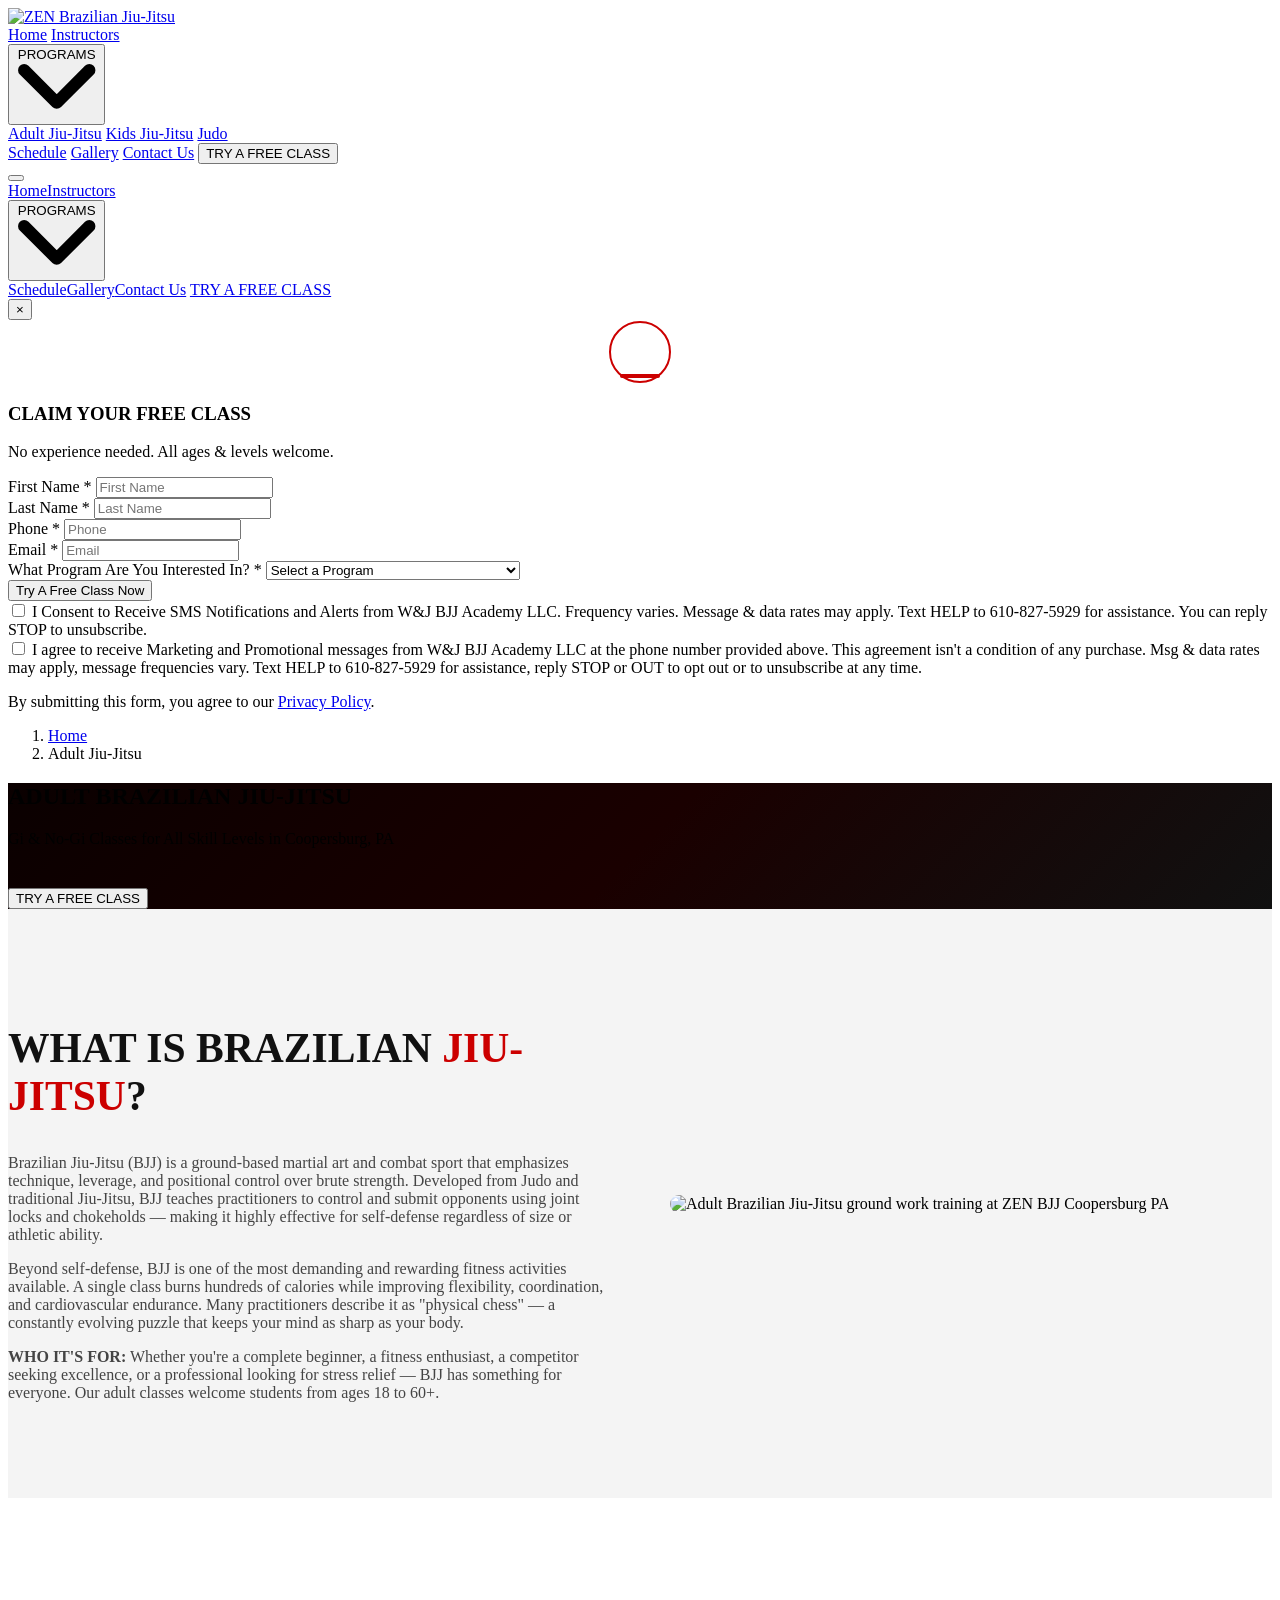
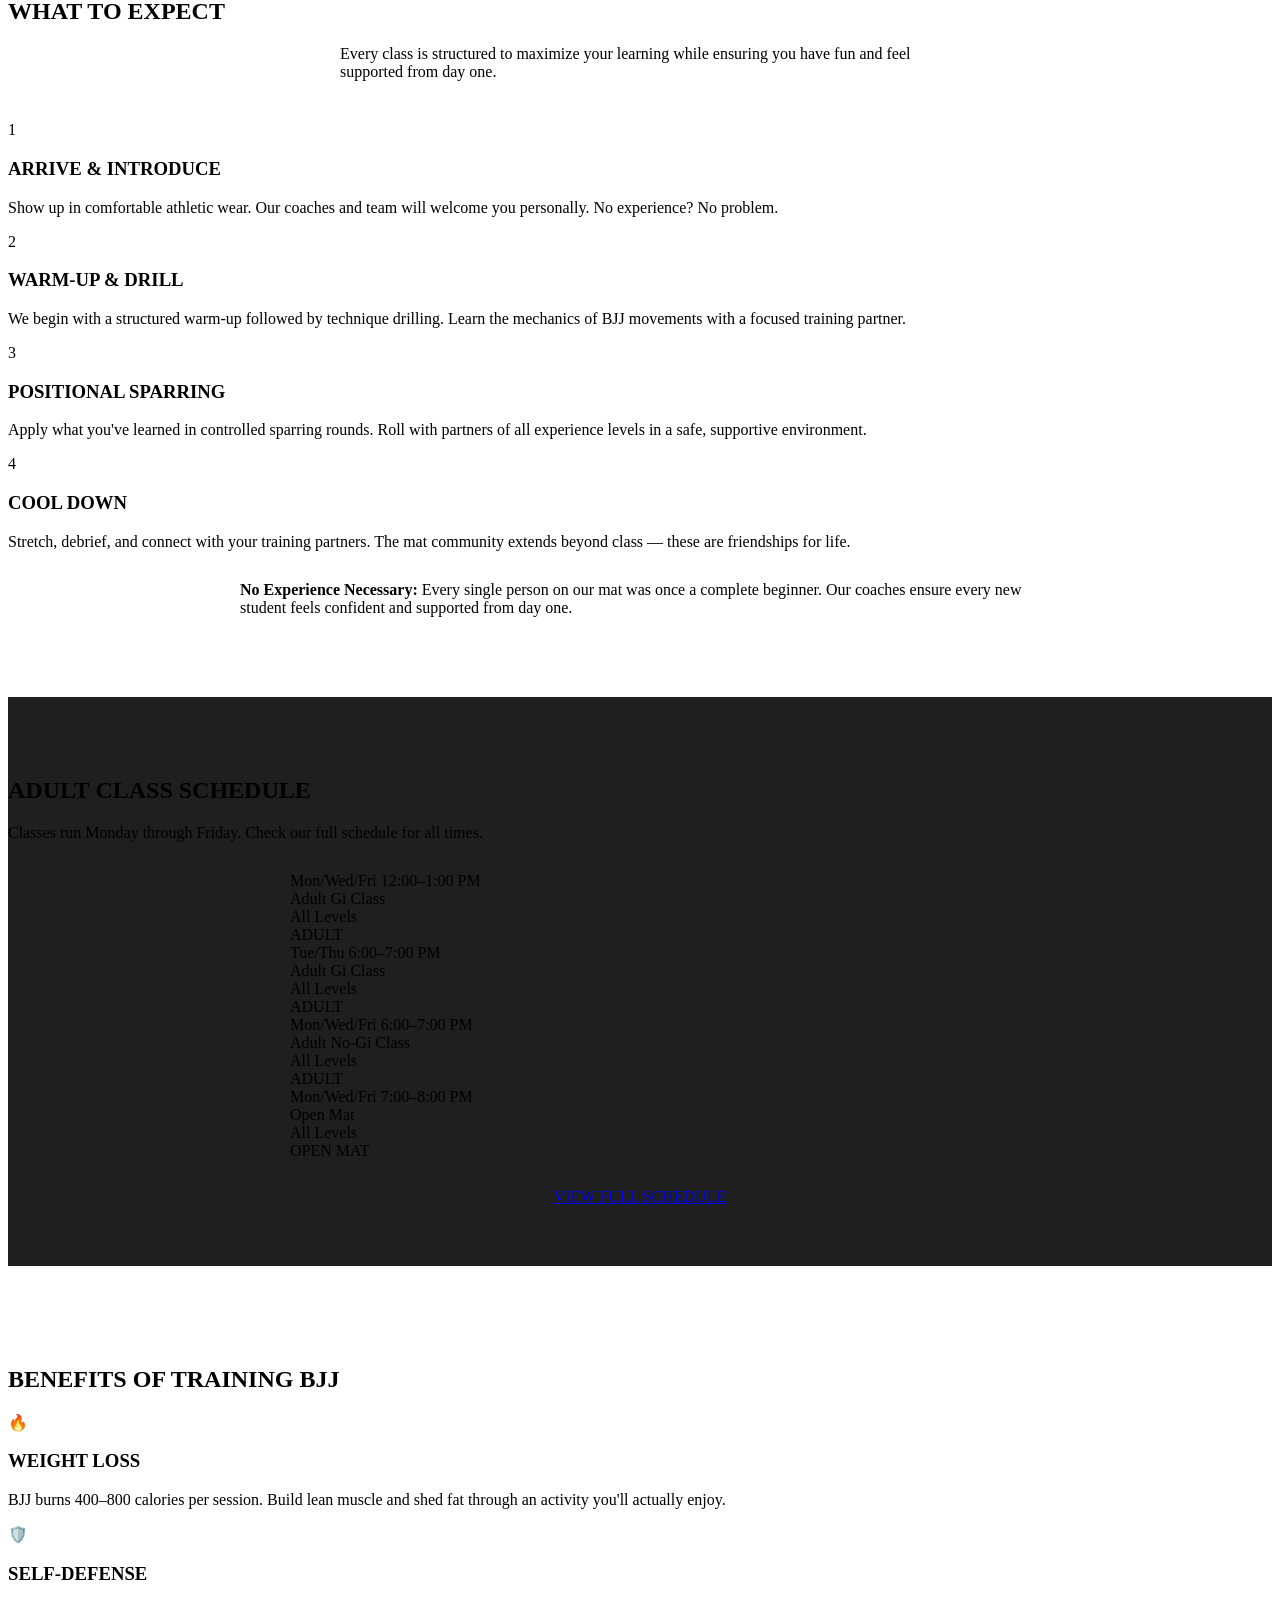
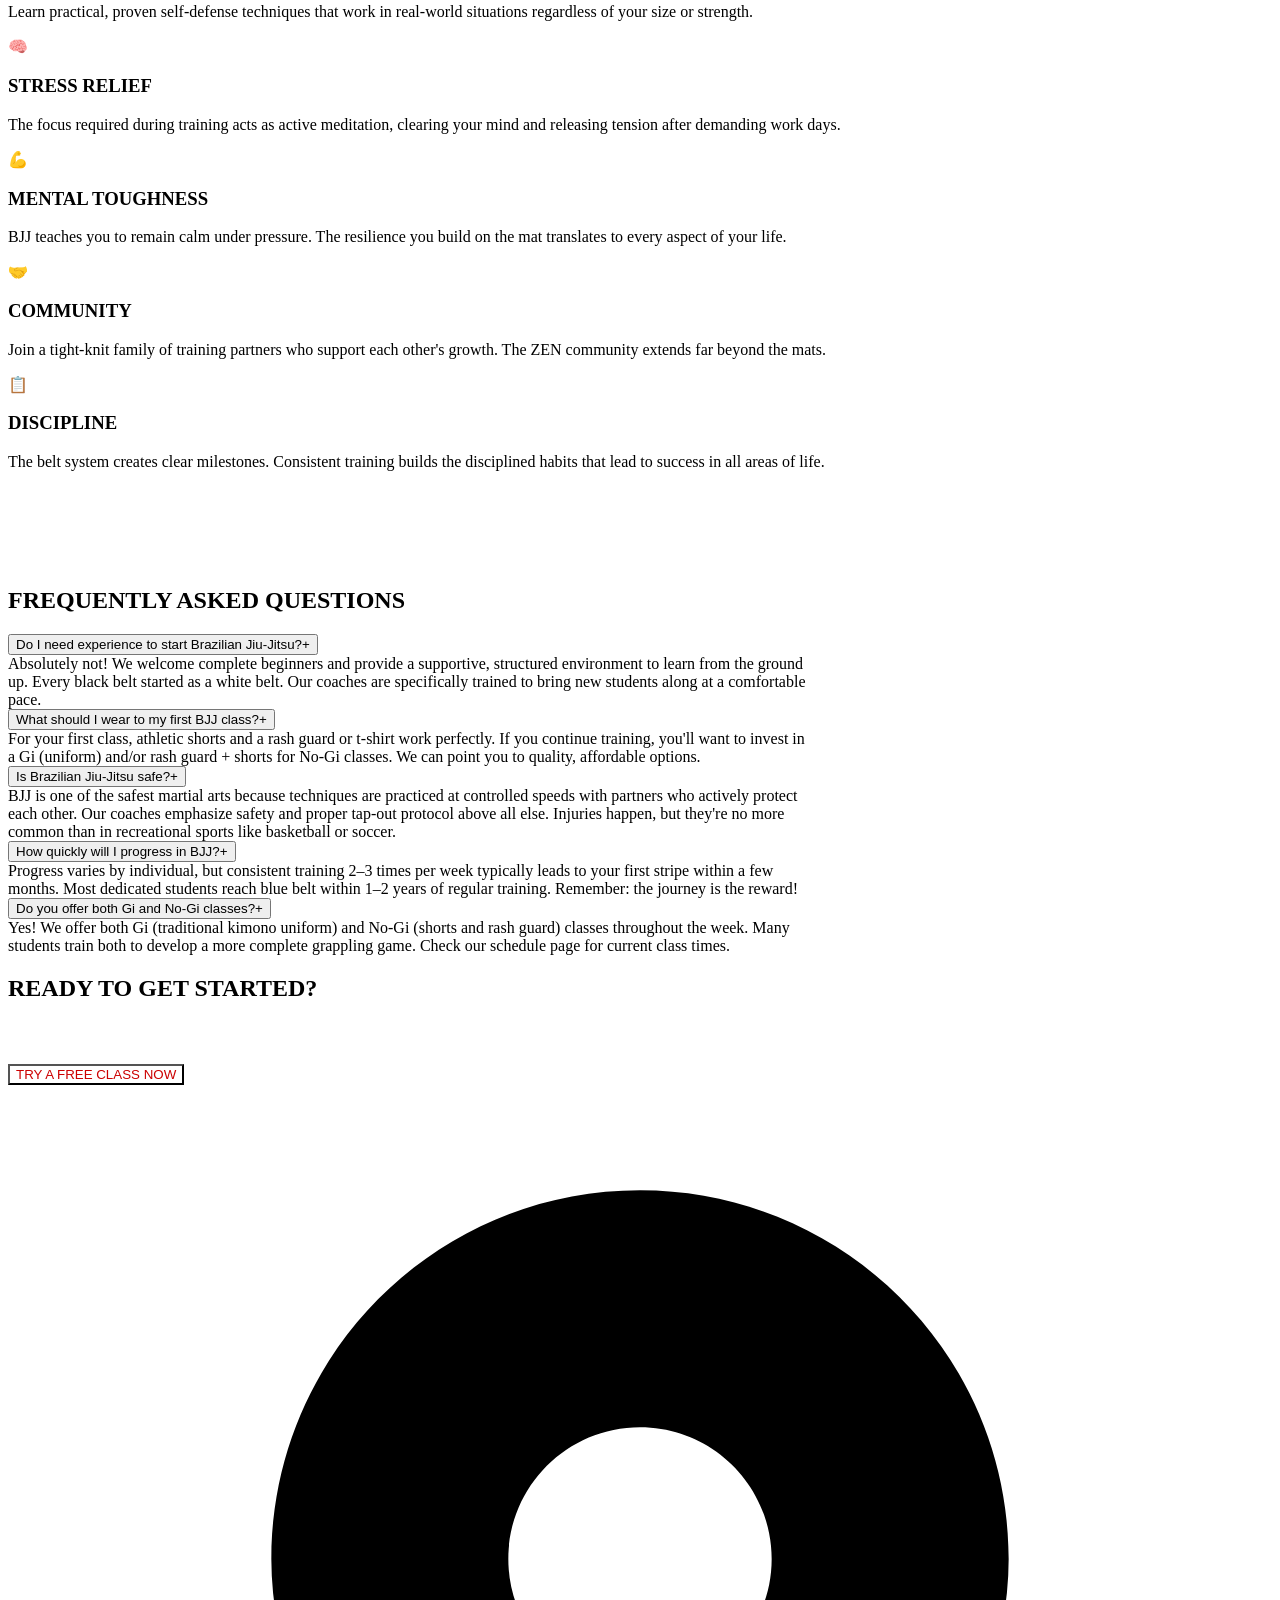
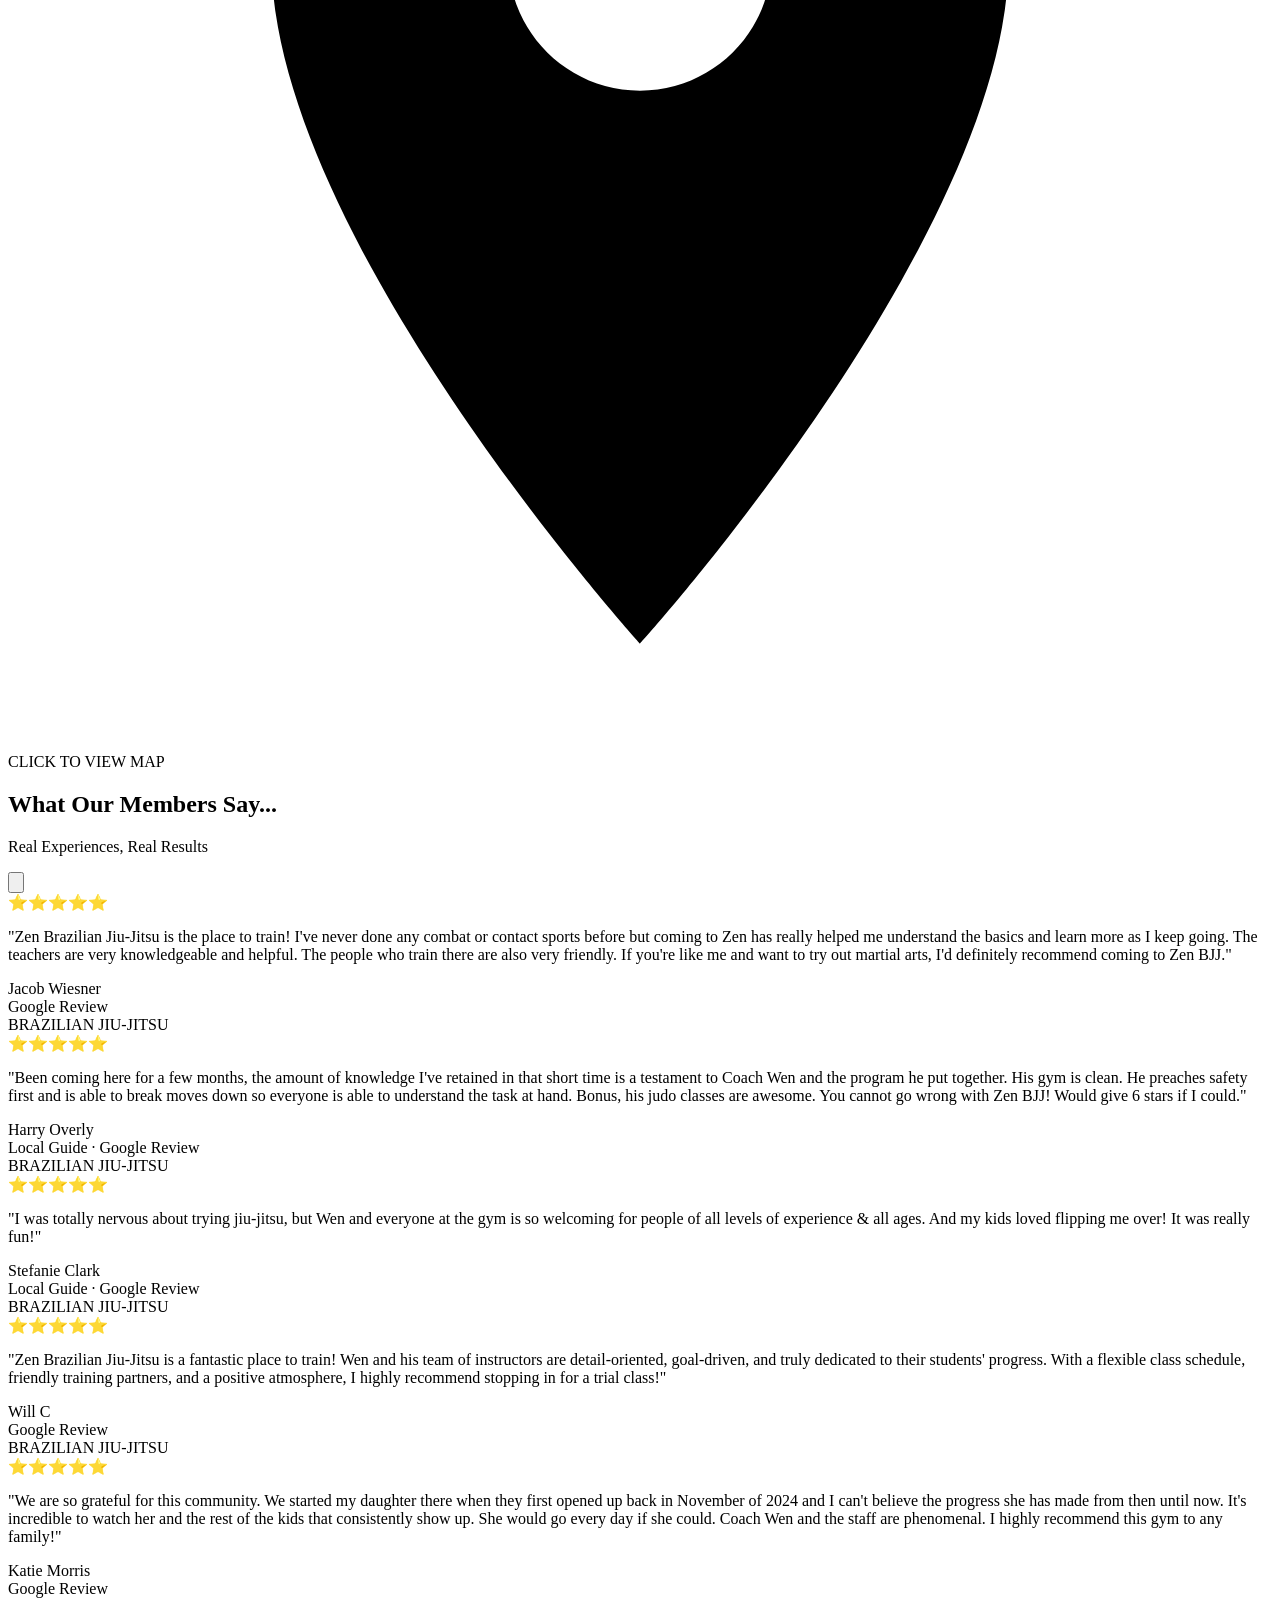
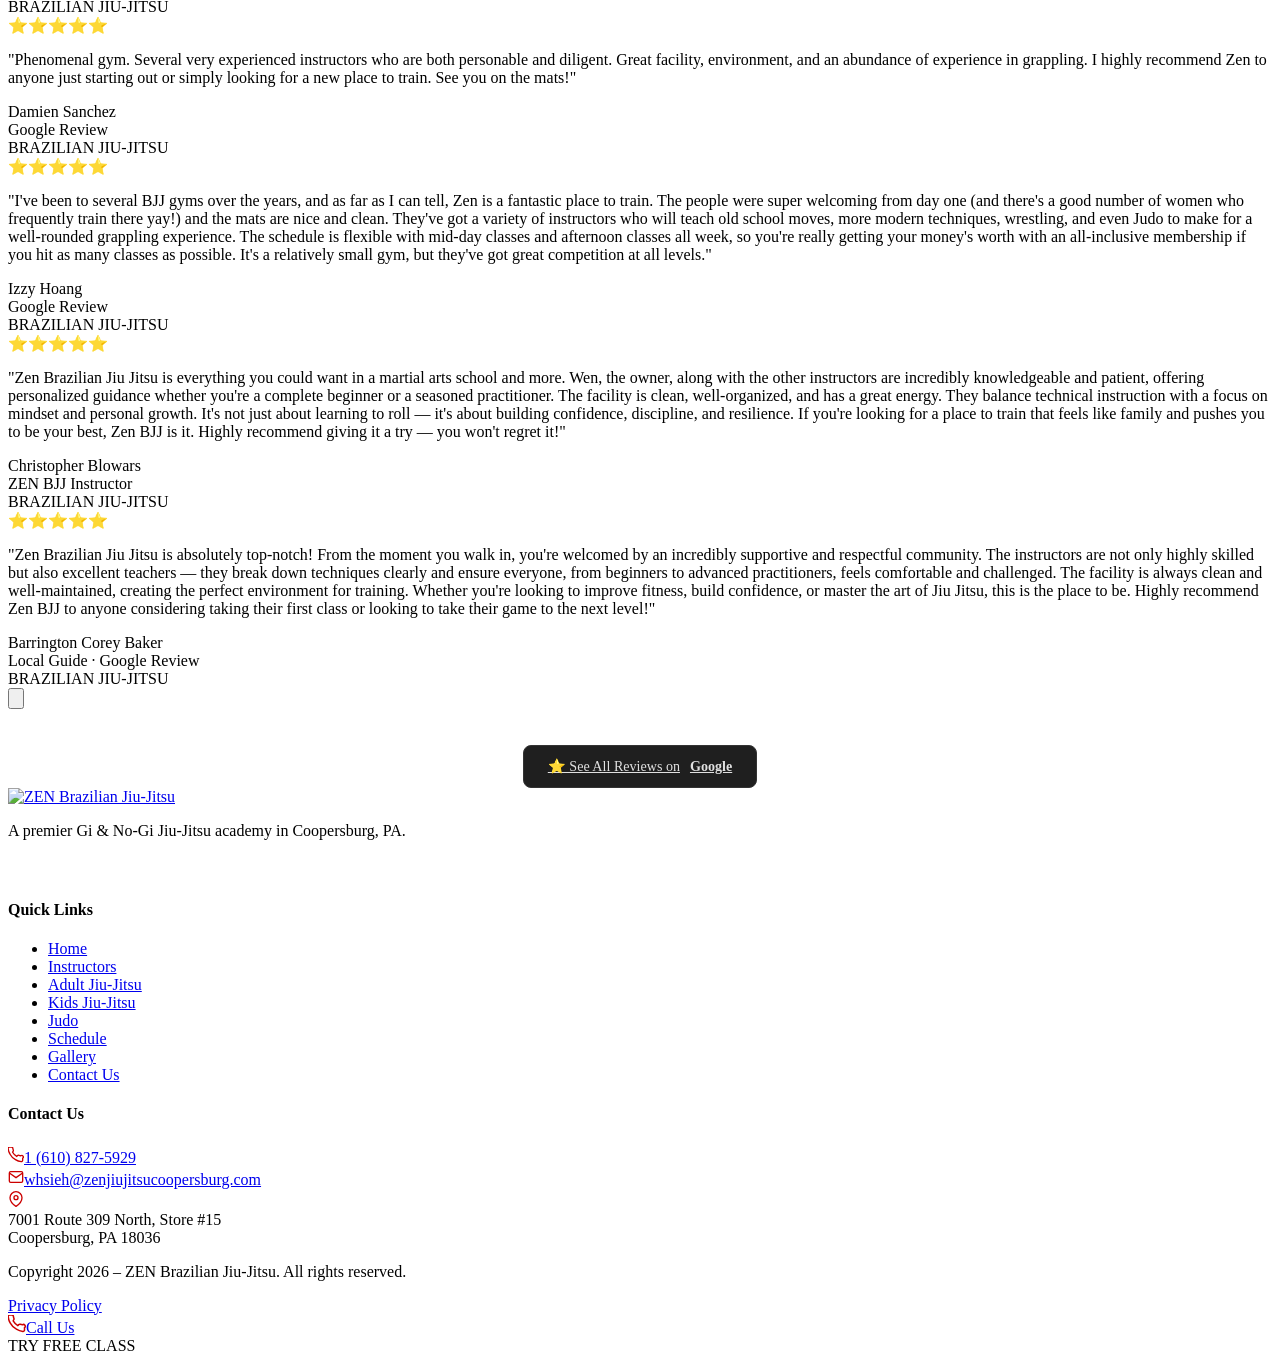
==== adult-bjj.html @ 86d630e7 "Website content The original website content (initial transfer)" ====
<!DOCTYPE html>
<html lang="en">
<head>
  <meta charset="UTF-8">
  <meta name="viewport" content="width=device-width, initial-scale=1.0">
  <title>Adult Brazilian Jiu-Jitsu Classes in Coopersburg, PA | ZEN BJJ</title>
  <meta name="description" content="Join adult Gi and No-Gi Brazilian Jiu-Jitsu classes at ZEN BJJ in Coopersburg, PA. All skill levels welcome. Try your first class free!">
  <link rel="canonical" href="https://www.zenjiujitsucoopersburg.com/adult-bjj.html">
  <meta property="og:title" content="Adult Brazilian Jiu-Jitsu Classes in Coopersburg, PA | ZEN BJJ">
  <meta property="og:description" content="Join adult Gi and No-Gi Brazilian Jiu-Jitsu classes at ZEN BJJ in Coopersburg, PA. All skill levels welcome. Try your first class free!">
  <meta property="og:type" content="website">
  <meta property="og:url" content="https://www.zenjiujitsucoopersburg.com/adult-bjj.html">
  <meta property="og:image" content="https://www.zenjiujitsucoopersburg.com/images/og-home.jpg">
  <meta property="og:site_name" content="ZEN Brazilian Jiu-Jitsu">
  <meta name="twitter:card" content="summary_large_image">
  <meta name="twitter:title" content="Adult Brazilian Jiu-Jitsu Classes in Coopersburg, PA | ZEN BJJ">
  <meta name="twitter:description" content="Join adult Gi and No-Gi Brazilian Jiu-Jitsu classes at ZEN BJJ in Coopersburg, PA. All skill levels welcome. Try your first class free!">
  <link rel="preconnect" href="https://fonts.googleapis.com">
  <link rel="preconnect" href="https://fonts.gstatic.com" crossorigin>
  <link rel="preconnect" href="https://maps.googleapis.com">
  <link rel="preconnect" href="https://maps.gstatic.com" crossorigin>
  <link rel="dns-prefetch" href="https://maps.googleapis.com">
  <link rel="dns-prefetch" href="https://maps.gstatic.com">
  <link href="https://fonts.googleapis.com/css2?family=Bebas+Neue&family=Open+Sans:wght@300;400;600;700&display=swap" rel="stylesheet">
  <link rel="stylesheet" href="css/styles.css">
<link rel="stylesheet" href="https://unpkg.com/aos@2.3.4/dist/aos.css">
  <script type="application/ld+json">
  {"@context":"https://schema.org","@type":"FAQPage","mainEntity":[
    {"@type":"Question","name":"Do I need experience to start Brazilian Jiu-Jitsu?","acceptedAnswer":{"@type":"Answer","text":"Absolutely not! We welcome complete beginners and provide a supportive, structured environment to learn from the ground up. Every black belt started as a white belt."}},
    {"@type":"Question","name":"What should I wear to my first BJJ class?","acceptedAnswer":{"@type":"Answer","text":"For your first class, athletic shorts and a rash guard or t-shirt work perfectly. If you continue training, you'll want to invest in a Gi (uniform) and/or rash guard + shorts for No-Gi classes."}},
    {"@type":"Question","name":"Is Brazilian Jiu-Jitsu safe?","acceptedAnswer":{"@type":"Answer","text":"BJJ is one of the safest martial arts because techniques are learned at controlled speeds with partners who watch out for each other. Our coaches emphasize safety and proper technique above all else."}},
    {"@type":"Question","name":"How quickly will I progress in BJJ?","acceptedAnswer":{"@type":"Answer","text":"Progress varies by individual, but consistent training 2-3 times per week typically leads to your first stripe within a few months. Most students reach blue belt within 1-2 years of regular training."}},
    {"@type":"Question","name":"Do you offer both Gi and No-Gi classes?","acceptedAnswer":{"@type":"Answer","text":"Yes! We offer both Gi (traditional kimono uniform) and No-Gi (shorts and rash guard) classes throughout the week. Many students train both to develop a more complete grappling game."}}
  ]}
  </script>
</head>
<body>

<nav id="navbar" aria-label="Main navigation">
  <div class="nav-inner">
    <a href="index.html" class="nav-logo" aria-label="ZEN Brazilian Jiu-Jitsu Home">
      <div class="nav-logo-wrap">
        <img src="Logos/Zen%20Logo%20White.webp" alt="ZEN Brazilian Jiu-Jitsu" class="nav-logo-img">
      </div>
    </a>
    <div class="nav-links">
      <a href="index.html">Home</a>
      <a href="instructors.html">Instructors</a>
      <div class="nav-dropdown">
        <button class="nav-dropdown-toggle" aria-expanded="false" aria-haspopup="true">PROGRAMS <svg class="nav-chevron" viewBox="0 0 10 7" fill="none" aria-hidden="true"><path d="M1 1l4 4 4-4" stroke="currentColor" stroke-width="1.5" stroke-linecap="round" stroke-linejoin="round"/></svg></button>
        <div class="nav-dropdown-menu" role="menu">
          <a href="adult-bjj.html" role="menuitem">Adult Jiu-Jitsu</a>
          <a href="kids-bjj.html" role="menuitem">Kids Jiu-Jitsu</a>
          <a href="judo.html" role="menuitem">Judo</a>
        </div>
      </div>
      <a href="schedule.html">Schedule</a>
      <a href="gallery.html">Gallery</a>
      <a href="contact.html">Contact Us</a>
      <button class="btn nav-cta" data-modal data-program="Adult Jiu-Jitsu">TRY A FREE CLASS</button>
    </div>
    <button class="hamburger" id="hamburger" aria-label="Toggle navigation" aria-expanded="false" aria-controls="navDrawer"><span></span><span></span><span></span></button>
  </div>
</nav>
<div id="drawerOverlay" style="position:fixed;inset:0;background:rgba(0,0,0,0.6);z-index:998;display:none;"></div>
<nav class="nav-drawer" id="navDrawer" aria-label="Mobile navigation">
  <a href="index.html">Home</a><a href="instructors.html">Instructors</a><div class="drawer-programs"><button class="drawer-programs-toggle" aria-expanded="false">PROGRAMS <svg class="drawer-chevron" viewBox="0 0 10 7" fill="none" aria-hidden="true"><path d="M1 1l4 4 4-4" stroke="currentColor" stroke-width="1.5" stroke-linecap="round" stroke-linejoin="round"/></svg></button><div class="drawer-programs-sub" hidden><a href="adult-bjj.html">Adult Jiu-Jitsu</a><a href="kids-bjj.html">Kids Jiu-Jitsu</a><a href="judo.html">Judo</a></div></div><a href="schedule.html">Schedule</a><a href="gallery.html">Gallery</a><a href="contact.html">Contact Us</a>
  <a class="drawer-cta" href="#" data-modal>TRY A FREE CLASS</a>
</nav>

<!-- MODAL -->
<div class="modal-overlay" id="modalOverlay" role="dialog" aria-modal="true" aria-labelledby="modalTitle" aria-hidden="true">
  <div class="modal-card">
    <button class="modal-close" id="modalClose" aria-label="Close modal">×</button>
    <div class="modal-logo">
      <div style="width:64px;height:64px;margin:0 auto 10px;"><svg viewBox="0 0 64 64" fill="none"><circle cx="32" cy="32" r="30" stroke="#CC0000" stroke-width="2" fill="none"/><text x="32" y="44" text-anchor="middle" font-family="serif" font-size="32" fill="white">禅</text><rect x="12" y="54" width="40" height="4" fill="#CC0000" rx="2"/></svg></div>
      <h3 id="modalTitle">CLAIM YOUR FREE CLASS</h3>
      <p>No experience needed. All ages &amp; levels welcome.</p>
    </div>
    <form class="modal-form" id="modalForm" novalidate>
      <div class="form-row">
        <div class="form-group">
          <label>First Name <span class="required-star">*</span></label>
          <input type="text" id="modalFirst" name="first_name" required placeholder="First Name" autocomplete="given-name">
        </div>
        <div class="form-group">
          <label>Last Name <span class="required-star">*</span></label>
          <input type="text" id="modalLast" name="last_name" required placeholder="Last Name" autocomplete="family-name">
        </div>
      </div>
      <div class="form-group">
        <label>Phone <span class="required-star">*</span></label>
        <input type="tel" id="modalPhone" name="phone" required placeholder="Phone" autocomplete="tel">
      </div>
      <div class="form-group">
        <label>Email <span class="required-star">*</span></label>
        <input type="email" id="modalEmail" name="email" required placeholder="Email" autocomplete="email">
      </div>
      <div class="form-group">
        <label for="modalProgram">What Program Are You Interested In? <span class="required-star">*</span></label>
        <select id="modalProgram" name="program" required>
          <option value="" disabled selected>Select a Program</option>
          <option value="adult-bjj">Adult BJJ Program (Age 18 and above)</option>
          <option value="kids-bjj">Kids BJJ Program (Age 5 and above)</option>
          <option value="judo">Judo BJJ Program (All Levels)</option>
        </select>
      </div>
      <button type="submit" class="btn btn-red btn-pulse">Try A Free Class Now</button>
      <div class="consent-item">
        <input type="checkbox" id="sms-consent" name="sms_consent" value="yes">
        <label for="sms-consent">I Consent to Receive SMS Notifications and Alerts from W&amp;J BJJ Academy LLC. Frequency varies. Message &amp; data rates may apply. Text HELP to 610-827-5929 for assistance. You can reply STOP to unsubscribe.</label>
      </div>
      <div class="consent-item">
        <input type="checkbox" id="marketing-consent" name="marketing_consent" value="yes">
        <label for="marketing-consent">I agree to receive Marketing and Promotional messages from W&amp;J BJJ Academy LLC at the phone number provided above. This agreement isn't a condition of any purchase. Msg &amp; data rates may apply, message frequencies vary. Text HELP to 610-827-5929 for assistance, reply STOP or OUT to opt out or to unsubscribe at any time.</label>
      </div>
      <p class="popup-privacy-link">
        By submitting this form, you agree to our <a href="privacy-policy.html" target="_blank">Privacy Policy</a>.
      </p>
    </form>
  </div>
</div>

<nav class="breadcrumb" aria-label="Breadcrumb"><div class="container"><ol><li><a href="index.html">Home</a></li><li>Adult Jiu-Jitsu</li></ol></div></nav>

<!-- PAGE HERO -->
<section class="page-hero" style="background:linear-gradient(135deg,#0a0000 0%,#1a0000 50%,#111 100%);" aria-labelledby="page-title">
  <div class="container">
    <h1 id="page-title">ADULT BRAZILIAN <span class="accent-red">JIU-JITSU</span></h1>
    <p>Gi &amp; No-Gi Classes for All Skill Levels in Coopersburg, PA</p>
    <button class="btn btn-red btn-pulse" data-modal data-program="Adult Jiu-Jitsu" style="margin-top:24px;">TRY A FREE CLASS</button>
  </div>
</section>

<!-- WHAT IS BJJ -->
<section style="background:#f4f4f4;padding:80px 0;" aria-labelledby="bjj-heading">
  <div class="container">
    <div style="display:grid;grid-template-columns:1fr 1fr;gap:60px;align-items:center;" class="two-col-section">
      <div>
        <h2 id="bjj-heading" style="color:#111;font-size:clamp(1.8rem,3.5vw,2.6rem);">WHAT IS BRAZILIAN <span style="color:#CC0000">JIU-JITSU</span>?</h2>
        <div class="divider"></div>
        <p style="color:#444;">Brazilian Jiu-Jitsu (BJJ) is a ground-based martial art and combat sport that emphasizes technique, leverage, and positional control over brute strength. Developed from Judo and traditional Jiu-Jitsu, BJJ teaches practitioners to control and submit opponents using joint locks and chokeholds — making it highly effective for self-defense regardless of size or athletic ability.</p>
        <p style="color:#444;margin-top:14px;">Beyond self-defense, BJJ is one of the most demanding and rewarding fitness activities available. A single class burns hundreds of calories while improving flexibility, coordination, and cardiovascular endurance. Many practitioners describe it as "physical chess" — a constantly evolving puzzle that keeps your mind as sharp as your body.</p>
        <p style="color:#444;margin-top:14px;"><strong>WHO IT'S FOR:</strong> Whether you're a complete beginner, a fitness enthusiast, a competitor seeking excellence, or a professional looking for stress relief — BJJ has something for everyone. Our adult classes welcome students from ages 18 to 60+.</p>
      </div>
      <div><img src="Adult%20Jiu-Jitsu%20images/IMG_8988.jpg" alt="Adult Brazilian Jiu-Jitsu ground work training at ZEN BJJ Coopersburg PA" loading="lazy" style="border-radius:12px;width:100%;"></div>
    </div>
  </div>
</section>

<!-- WHAT TO EXPECT -->
<section style="background:var(--dark);padding:80px 0;" aria-labelledby="expect-heading">
  <div class="container">
    <h2 id="expect-heading" class="text-center">WHAT TO <span class="accent-red">EXPECT</span></h2>
    <div class="divider center"></div>
    <p class="text-center" style="max-width:600px;margin:0 auto 40px;">Every class is structured to maximize your learning while ensuring you have fun and feel supported from day one.</p>
    <div class="steps-grid">
      <div class="step-card"><div class="step-number">1</div><h3>ARRIVE &amp; INTRODUCE</h3><p>Show up in comfortable athletic wear. Our coaches and team will welcome you personally. No experience? No problem.</p></div>
      <div class="step-card"><div class="step-number">2</div><h3>WARM-UP &amp; DRILL</h3><p>We begin with a structured warm-up followed by technique drilling. Learn the mechanics of BJJ movements with a focused training partner.</p></div>
      <div class="step-card"><div class="step-number">3</div><h3>POSITIONAL SPARRING</h3><p>Apply what you've learned in controlled sparring rounds. Roll with partners of all experience levels in a safe, supportive environment.</p></div>
      <div class="step-card"><div class="step-number">4</div><h3>COOL DOWN</h3><p>Stretch, debrief, and connect with your training partners. The mat community extends beyond class — these are friendships for life.</p></div>
    </div>
    <div class="callout-box" style="max-width:800px;margin:30px auto 0;"><strong>No Experience Necessary:</strong> Every single person on our mat was once a complete beginner. Our coaches ensure every new student feels confident and supported from day one.</div>
  </div>
</section>

<!-- SCHEDULE PREVIEW -->
<section style="background:#1f1f1f;padding:60px 0;" aria-labelledby="sched-heading">
  <div class="container">
    <h2 id="sched-heading" class="text-center">ADULT CLASS SCHEDULE</h2>
    <p class="text-center" style="color:var(--mid-gray);margin-bottom:30px;">Classes run Monday through Friday. Check our full schedule for all times.</p>
    <div style="max-width:700px;margin:0 auto;">
      <div class="schedule-item adult"><div class="schedule-time">Mon/Wed/Fri 12:00–1:00 PM</div><div><div class="schedule-name">Adult Gi Class</div><div class="schedule-level">All Levels</div></div><div class="schedule-badge">ADULT</div></div>
      <div class="schedule-item adult"><div class="schedule-time">Tue/Thu 6:00–7:00 PM</div><div><div class="schedule-name">Adult Gi Class</div><div class="schedule-level">All Levels</div></div><div class="schedule-badge">ADULT</div></div>
      <div class="schedule-item adult"><div class="schedule-time">Mon/Wed/Fri 6:00–7:00 PM</div><div><div class="schedule-name">Adult No-Gi Class</div><div class="schedule-level">All Levels</div></div><div class="schedule-badge">ADULT</div></div>
      <div class="schedule-item openmat"><div class="schedule-time">Mon/Wed/Fri 7:00–8:00 PM</div><div><div class="schedule-name">Open Mat</div><div class="schedule-level">All Levels</div></div><div class="schedule-badge">OPEN MAT</div></div>
    </div>
    <div style="text-align:center;margin-top:28px;"><a href="schedule.html" class="btn btn-outline-red">VIEW FULL SCHEDULE</a></div>
  </div>
</section>

<!-- BENEFITS -->
<section style="background:var(--dark);padding:80px 0;" aria-labelledby="benefits-heading">
  <div class="container">
    <h2 id="benefits-heading" class="text-center">BENEFITS OF TRAINING BJJ</h2>
    <div class="divider center"></div>
    <div class="benefits-grid">
      <div class="benefit-card"><div class="icon">🔥</div><h3>WEIGHT LOSS</h3><p>BJJ burns 400–800 calories per session. Build lean muscle and shed fat through an activity you'll actually enjoy.</p></div>
      <div class="benefit-card"><div class="icon">🛡️</div><h3>SELF-DEFENSE</h3><p>Learn practical, proven self-defense techniques that work in real-world situations regardless of your size or strength.</p></div>
      <div class="benefit-card"><div class="icon">🧠</div><h3>STRESS RELIEF</h3><p>The focus required during training acts as active meditation, clearing your mind and releasing tension after demanding work days.</p></div>
      <div class="benefit-card"><div class="icon">💪</div><h3>MENTAL TOUGHNESS</h3><p>BJJ teaches you to remain calm under pressure. The resilience you build on the mat translates to every aspect of your life.</p></div>
      <div class="benefit-card"><div class="icon">🤝</div><h3>COMMUNITY</h3><p>Join a tight-knit family of training partners who support each other's growth. The ZEN community extends far beyond the mats.</p></div>
      <div class="benefit-card"><div class="icon">📋</div><h3>DISCIPLINE</h3><p>The belt system creates clear milestones. Consistent training builds the disciplined habits that lead to success in all areas of life.</p></div>
    </div>
  </div>
</section>

<!-- FAQ -->
<section class="faq-section" aria-labelledby="faq-heading">
  <div class="container" style="max-width:800px;">
    <h2 id="faq-heading" class="text-center">FREQUENTLY ASKED <span class="accent-red">QUESTIONS</span></h2>
    <div class="divider center"></div>
    <div class="faq-item">
      <button class="faq-question" aria-expanded="false">Do I need experience to start Brazilian Jiu-Jitsu?<span class="faq-icon" aria-hidden="true">+</span></button>
      <div class="faq-answer">Absolutely not! We welcome complete beginners and provide a supportive, structured environment to learn from the ground up. Every black belt started as a white belt. Our coaches are specifically trained to bring new students along at a comfortable pace.</div>
    </div>
    <div class="faq-item">
      <button class="faq-question" aria-expanded="false">What should I wear to my first BJJ class?<span class="faq-icon" aria-hidden="true">+</span></button>
      <div class="faq-answer">For your first class, athletic shorts and a rash guard or t-shirt work perfectly. If you continue training, you'll want to invest in a Gi (uniform) and/or rash guard + shorts for No-Gi classes. We can point you to quality, affordable options.</div>
    </div>
    <div class="faq-item">
      <button class="faq-question" aria-expanded="false">Is Brazilian Jiu-Jitsu safe?<span class="faq-icon" aria-hidden="true">+</span></button>
      <div class="faq-answer">BJJ is one of the safest martial arts because techniques are practiced at controlled speeds with partners who actively protect each other. Our coaches emphasize safety and proper tap-out protocol above all else. Injuries happen, but they're no more common than in recreational sports like basketball or soccer.</div>
    </div>
    <div class="faq-item">
      <button class="faq-question" aria-expanded="false">How quickly will I progress in BJJ?<span class="faq-icon" aria-hidden="true">+</span></button>
      <div class="faq-answer">Progress varies by individual, but consistent training 2–3 times per week typically leads to your first stripe within a few months. Most dedicated students reach blue belt within 1–2 years of regular training. Remember: the journey is the reward!</div>
    </div>
    <div class="faq-item">
      <button class="faq-question" aria-expanded="false">Do you offer both Gi and No-Gi classes?<span class="faq-icon" aria-hidden="true">+</span></button>
      <div class="faq-answer">Yes! We offer both Gi (traditional kimono uniform) and No-Gi (shorts and rash guard) classes throughout the week. Many students train both to develop a more complete grappling game. Check our schedule page for current class times.</div>
    </div>
  </div>
</section>


<!-- FINAL CTA -->
<section class="cta-banner">
  <!-- cta animated via CSS shimmer -->
  <h2>READY TO GET STARTED?</h2>
  <p style="color:rgba(255,255,255,0.85);margin-bottom:24px;position:relative;">Try your first class absolutely free. No contracts, no pressure. Just show up ready to learn.</p>
  <button class="btn" data-modal data-program="Adult Jiu-Jitsu" style="background:white;color:#CC0000;position:relative;">TRY A FREE CLASS NOW</button>
</section>

<!-- MAP -->
<section class="map-section" aria-label="Gym location map">
  <div class="map-container">
    <div class="map-facade" data-map-src="https://www.google.com/maps/embed?pb=!1m18!1m12!1m3!1d3041.0!2d-75.39!3d40.508!2m3!1f0!2f0!3f0!3m2!1i1024!2i768!4f13.1!3m3!1m2!1s0x0%3A0x0!2s7001+Route+309+N%2C+Coopersburg%2C+PA+18036!5e0!3m2!1sen!2sus!4v1700000000000!5m2!1sen!2sus" data-map-title="ZEN Brazilian Jiu-Jitsu location map — 7001 Route 309 North Coopersburg PA">
      <div class="map-facade-overlay">
        <svg class="map-facade-pin" viewBox="0 0 24 24" xmlns="http://www.w3.org/2000/svg" aria-hidden="true"><path d="M12 2C8.13 2 5 5.13 5 9c0 5.25 7 13 7 13s7-7.75 7-13c0-3.87-3.13-7-7-7zm0 9.5c-1.38 0-2.5-1.12-2.5-2.5s1.12-2.5 2.5-2.5 2.5 1.12 2.5 2.5-1.12 2.5-2.5 2.5z"/></svg>
        <span class="map-facade-text">CLICK TO VIEW MAP</span>
      </div>
    </div>
  </div>
</section>

<!-- REVIEWS -->
<section class="testimonials-section" aria-labelledby="reviews-heading">
  <div class="container">
    <h2 id="reviews-heading" class="text-center" data-aos="fade-up">What Our Members Say...</h2>
    <p class="section-sub" data-aos="fade-up" data-aos-delay="100">Real Experiences, Real Results</p>
    <div class="reviews-carousel-wrapper" id="reviewsCarouselWrapper" data-aos="fade-up" data-aos-delay="200">
      <button class="carousel-btn carousel-prev" id="carouselPrev" aria-label="Previous reviews">
        <svg viewBox="0 0 24 24" fill="none" stroke="currentColor" stroke-width="2.5" stroke-linecap="round" stroke-linejoin="round" aria-hidden="true"><polyline points="15 18 9 12 15 6"/></svg>
      </button>
      <div class="reviews-carousel" id="reviewsCarousel">
        <div class="reviews-track" id="reviewsTrack">
          <article class="review-card">
            <div class="stars" aria-label="5 out of 5 stars">⭐⭐⭐⭐⭐</div>
            <p class="review-text">"Zen Brazilian Jiu-Jitsu is the place to train! I've never done any combat or contact sports before but coming to Zen has really helped me understand the basics and learn more as I keep going. The teachers are very knowledgeable and helpful. The people who train there are also very friendly. If you're like me and want to try out martial arts, I'd definitely recommend coming to Zen BJJ."</p>
            <div class="reviewer-name">Jacob Wiesner</div>
            <div class="reviewer-label">Google Review</div>
            <div class="watermark" aria-hidden="true">BRAZILIAN JIU-JITSU</div>
          </article>
          <article class="review-card">
            <div class="stars" aria-label="5 out of 5 stars">⭐⭐⭐⭐⭐</div>
            <p class="review-text">"Been coming here for a few months, the amount of knowledge I've retained in that short time is a testament to Coach Wen and the program he put together. His gym is clean. He preaches safety first and is able to break moves down so everyone is able to understand the task at hand. Bonus, his judo classes are awesome. You cannot go wrong with Zen BJJ! Would give 6 stars if I could."</p>
            <div class="reviewer-name">Harry Overly</div>
            <div class="reviewer-label">Local Guide · Google Review</div>
            <div class="watermark" aria-hidden="true">BRAZILIAN JIU-JITSU</div>
          </article>
          <article class="review-card">
            <div class="stars" aria-label="5 out of 5 stars">⭐⭐⭐⭐⭐</div>
            <p class="review-text">"I was totally nervous about trying jiu-jitsu, but Wen and everyone at the gym is so welcoming for people of all levels of experience &amp; all ages. And my kids loved flipping me over! It was really fun!"</p>
            <div class="reviewer-name">Stefanie Clark</div>
            <div class="reviewer-label">Local Guide · Google Review</div>
            <div class="watermark" aria-hidden="true">BRAZILIAN JIU-JITSU</div>
          </article>
          <article class="review-card">
            <div class="stars" aria-label="5 out of 5 stars">⭐⭐⭐⭐⭐</div>
            <p class="review-text">"Zen Brazilian Jiu-Jitsu is a fantastic place to train! Wen and his team of instructors are detail-oriented, goal-driven, and truly dedicated to their students' progress. With a flexible class schedule, friendly training partners, and a positive atmosphere, I highly recommend stopping in for a trial class!"</p>
            <div class="reviewer-name">Will C</div>
            <div class="reviewer-label">Google Review</div>
            <div class="watermark" aria-hidden="true">BRAZILIAN JIU-JITSU</div>
          </article>
          <article class="review-card">
            <div class="stars" aria-label="5 out of 5 stars">⭐⭐⭐⭐⭐</div>
            <p class="review-text">"We are so grateful for this community. We started my daughter there when they first opened up back in November of 2024 and I can't believe the progress she has made from then until now. It's incredible to watch her and the rest of the kids that consistently show up. She would go every day if she could. Coach Wen and the staff are phenomenal. I highly recommend this gym to any family!"</p>
            <div class="reviewer-name">Katie Morris</div>
            <div class="reviewer-label">Google Review</div>
            <div class="watermark" aria-hidden="true">BRAZILIAN JIU-JITSU</div>
          </article>
          <article class="review-card">
            <div class="stars" aria-label="5 out of 5 stars">⭐⭐⭐⭐⭐</div>
            <p class="review-text">"Phenomenal gym. Several very experienced instructors who are both personable and diligent. Great facility, environment, and an abundance of experience in grappling. I highly recommend Zen to anyone just starting out or simply looking for a new place to train. See you on the mats!"</p>
            <div class="reviewer-name">Damien Sanchez</div>
            <div class="reviewer-label">Google Review</div>
            <div class="watermark" aria-hidden="true">BRAZILIAN JIU-JITSU</div>
          </article>
          <article class="review-card">
            <div class="stars" aria-label="5 out of 5 stars">⭐⭐⭐⭐⭐</div>
            <p class="review-text">"I've been to several BJJ gyms over the years, and as far as I can tell, Zen is a fantastic place to train. The people were super welcoming from day one (and there's a good number of women who frequently train there yay!) and the mats are nice and clean. They've got a variety of instructors who will teach old school moves, more modern techniques, wrestling, and even Judo to make for a well-rounded grappling experience. The schedule is flexible with mid-day classes and afternoon classes all week, so you're really getting your money's worth with an all-inclusive membership if you hit as many classes as possible. It's a relatively small gym, but they've got great competition at all levels."</p>
            <div class="reviewer-name">Izzy Hoang</div>
            <div class="reviewer-label">Google Review</div>
            <div class="watermark" aria-hidden="true">BRAZILIAN JIU-JITSU</div>
          </article>
          <article class="review-card">
            <div class="stars" aria-label="5 out of 5 stars">⭐⭐⭐⭐⭐</div>
            <p class="review-text">"Zen Brazilian Jiu Jitsu is everything you could want in a martial arts school and more. Wen, the owner, along with the other instructors are incredibly knowledgeable and patient, offering personalized guidance whether you're a complete beginner or a seasoned practitioner. The facility is clean, well-organized, and has a great energy. They balance technical instruction with a focus on mindset and personal growth. It's not just about learning to roll — it's about building confidence, discipline, and resilience. If you're looking for a place to train that feels like family and pushes you to be your best, Zen BJJ is it. Highly recommend giving it a try — you won't regret it!"</p>
            <div class="reviewer-name">Christopher Blowars</div>
            <div class="reviewer-label">ZEN BJJ Instructor</div>
            <div class="watermark" aria-hidden="true">BRAZILIAN JIU-JITSU</div>
          </article>
          <article class="review-card">
            <div class="stars" aria-label="5 out of 5 stars">⭐⭐⭐⭐⭐</div>
            <p class="review-text">"Zen Brazilian Jiu Jitsu is absolutely top-notch! From the moment you walk in, you're welcomed by an incredibly supportive and respectful community. The instructors are not only highly skilled but also excellent teachers — they break down techniques clearly and ensure everyone, from beginners to advanced practitioners, feels comfortable and challenged. The facility is always clean and well-maintained, creating the perfect environment for training. Whether you're looking to improve fitness, build confidence, or master the art of Jiu Jitsu, this is the place to be. Highly recommend Zen BJJ to anyone considering taking their first class or looking to take their game to the next level!"</p>
            <div class="reviewer-name">Barrington Corey Baker</div>
            <div class="reviewer-label">Local Guide · Google Review</div>
            <div class="watermark" aria-hidden="true">BRAZILIAN JIU-JITSU</div>
          </article>
        </div><!-- /reviews-track -->
      </div><!-- /reviews-carousel -->
      <button class="carousel-btn carousel-next" id="carouselNext" aria-label="Next reviews">
        <svg viewBox="0 0 24 24" fill="none" stroke="currentColor" stroke-width="2.5" stroke-linecap="round" stroke-linejoin="round" aria-hidden="true"><polyline points="9 18 15 12 9 6"/></svg>
      </button>
    </div><!-- /reviews-carousel-wrapper -->
    <div class="carousel-dots" id="carouselDots" role="tablist" aria-label="Review navigation"></div>
    <div style="text-align:center;margin-top:36px;">
      <a href="https://www.google.com/search?newwindow=ANbL-n6jtVjjmo40pLEKSWnHj_0fv2LIiQ:1776117030747&q=Zen+Brazilian+Jiu-Jitsu,+7001+PA-309,+Coopersburg,+PA+18036,+United+States&si=AL3DRZEsmMGCryMMFSHJ3StBhOdZ2-6yYkXd_doETEE1OR-qOXPxCbQCdAypytVNDpJ05wscndrPcM5QG6sQ3BqxLQsaULzF_dbfhcZn3fAzvhtK1FI_rAlTTEml113O00PALrPRSC0u4I9Mvt58v6vvNNKcwxQ9mQ%3D%3D&sa=X&ved=2ahUKEwjozcnF5-uTAxXKB9sEHUOBLYYQrrQLegQIMRAA&biw=1440&bih=812&dpr=2" target="_blank" rel="noopener noreferrer" style="display:inline-flex;align-items:center;gap:10px;background:#1f1f1f;border:1px solid #333;border-radius:8px;padding:12px 24px;color:#e0e0e0;font-size:0.88rem;transition:0.3s;" aria-label="See all Google reviews">
        ⭐ See All Reviews on <strong>Google</strong>
      </a>
    </div>
  </div>
</section>

<footer>
  <div class="container">
    <div class="footer-inner" data-aos="fade-up" data-aos-offset="40">
      <div class="footer-brand">
        <a href="index.html" class="footer-logo" aria-label="ZEN Brazilian Jiu-Jitsu Home"><img src="Logos/Zen%20Logo%20White.webp" alt="ZEN Brazilian Jiu-Jitsu" class="footer-logo-img"></a>
        <p>A premier Gi &amp; No-Gi Jiu-Jitsu academy in Coopersburg, PA.</p>
        <div class="footer-social"><a href="https://www.facebook.com/ZenBJJCoopersburg" class="social-circle" target="_blank" rel="noopener noreferrer" aria-label="Facebook"><svg viewBox="0 0 24 24" style="fill:white;width:20px;height:20px"><path d="M18 2h-3a5 5 0 00-5 5v3H7v4h3v8h4v-8h3l1-4h-4V7a1 1 0 011-1h3z"/></svg></a><a href="https://www.instagram.com/zen_brazilian_jiujitsu/" class="social-circle" target="_blank" rel="noopener noreferrer" aria-label="Instagram"><svg viewBox="0 0 24 24" style="fill:none;stroke:white;stroke-width:2;width:20px;height:20px"><rect x="2" y="2" width="20" height="20" rx="5"/><circle cx="12" cy="12" r="4"/><circle cx="17.5" cy="6.5" r="0.5" fill="white"/></svg></a></div>
      </div>
      <div class="footer-col"><h4>Quick Links</h4><ul><li><a href="index.html">Home</a></li><li><a href="instructors.html">Instructors</a></li><li><a href="adult-bjj.html">Adult Jiu-Jitsu</a></li><li><a href="kids-bjj.html">Kids Jiu-Jitsu</a></li><li><a href="judo.html">Judo</a></li><li><a href="schedule.html">Schedule</a></li><li><a href="gallery.html">Gallery</a></li><li><a href="contact.html">Contact Us</a></li></ul></div>
      <div class="footer-col"><h4>Contact Us</h4>
        <div class="contact-line"><svg viewBox="0 0 24 24" style="width:16px;height:16px;stroke:#CC0000;fill:none;stroke-width:2;flex-shrink:0;margin-top:2px"><path d="M22 16.92v3a2 2 0 01-2.18 2 19.79 19.79 0 01-8.63-3.07A19.5 19.5 0 013.07 10.8 19.79 19.79 0 01.22 2.22a2 2 0 012-2.18h3a2 2 0 012 1.72 12.84 12.84 0 00.7 2.81 2 2 0 01-.45 2.11L6.91 7.91a16 16 0 006.18 6.18l1.24-1.24a2 2 0 012.11-.45 12.84 12.84 0 002.81.7A2 2 0 0122 16.92z"/></svg><a href="tel:+16108275929">1 (610) 827-5929</a></div>
        <div class="contact-line"><svg viewBox="0 0 24 24" style="width:16px;height:16px;stroke:#CC0000;fill:none;stroke-width:2;flex-shrink:0;margin-top:2px"><path d="M4 4h16c1.1 0 2 .9 2 2v12c0 1.1-.9 2-2 2H4c-1.1 0-2-.9-2-2V6c0-1.1.9-2 2-2z"/><polyline points="22,6 12,13 2,6"/></svg><a href="mailto:whsieh@zenjiujitsucoopersburg.com">whsieh@zenjiujitsucoopersburg.com</a></div>
        <div class="contact-line"><svg viewBox="0 0 24 24" style="width:16px;height:16px;stroke:#CC0000;fill:none;stroke-width:2;flex-shrink:0;margin-top:2px"><path d="M21 10c0 7-9 13-9 13s-9-6-9-13a9 9 0 0118 0z"/><circle cx="12" cy="10" r="3"/></svg><address style="font-style:normal;">7001 Route 309 North, Store #15<br>Coopersburg, PA 18036</address></div>
      </div>
    </div>
    <div class="footer-bottom-bar">
      <p>Copyright 2026 – ZEN Brazilian Jiu-Jitsu. All rights reserved.</p>
      <a href="privacy-policy.html">Privacy Policy</a>
    </div>
  </div>
</footer>
<div class="mobile-bar"><a href="tel:+16108275929" class="call-btn" aria-label="Call ZEN BJJ"><svg viewBox="0 0 24 24" style="width:18px;height:18px;stroke:#CC0000;fill:none;stroke-width:2"><path d="M22 16.92v3a2 2 0 01-2.18 2 19.79 19.79 0 01-8.63-3.07A19.5 19.5 0 013.07 10.8 19.79 19.79 0 01.22 2.22a2 2 0 012-2.18h3a2 2 0 012 1.72 12.84 12.84 0 00.7 2.81 2 2 0 01-.45 2.11L6.91 7.91a16 16 0 006.18 6.18l1.24-1.24a2 2 0 012.11-.45 12.84 12.84 0 002.81.7A2 2 0 0122 16.92z"/></svg>Call Us</a><div class="free-btn" id="mobileFreeCta" role="button" tabindex="0">TRY FREE CLASS</div></div>
<script src="js/main.js"></script>
<script src="js/cursor.js" defer></script>
<script src="https://unpkg.com/aos@2.3.4/dist/aos.js"></script>
<script>
  if (!window.matchMedia('(prefers-reduced-motion: reduce)').matches) {
    AOS.init({ duration: 700, once: true, offset: 60, easing: 'ease-out-cubic' });
  }
</script>
</body>
</html>
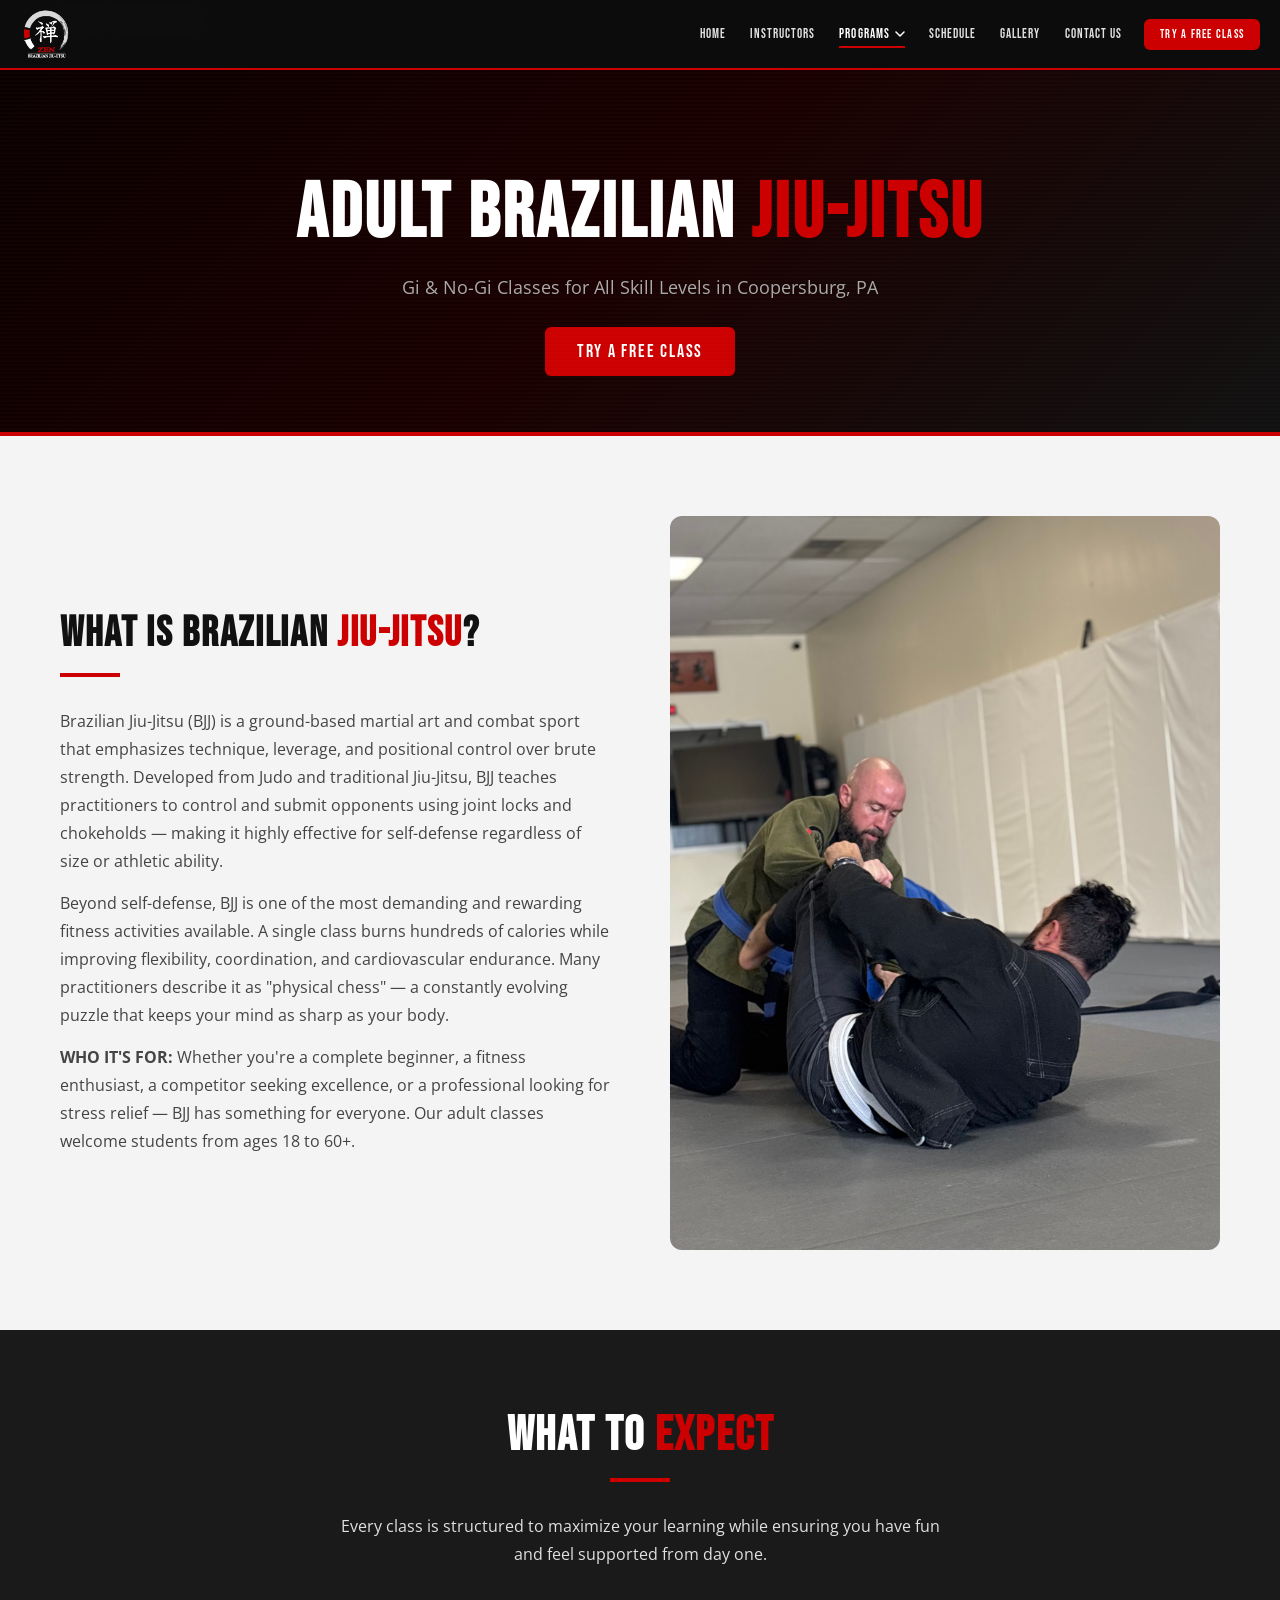
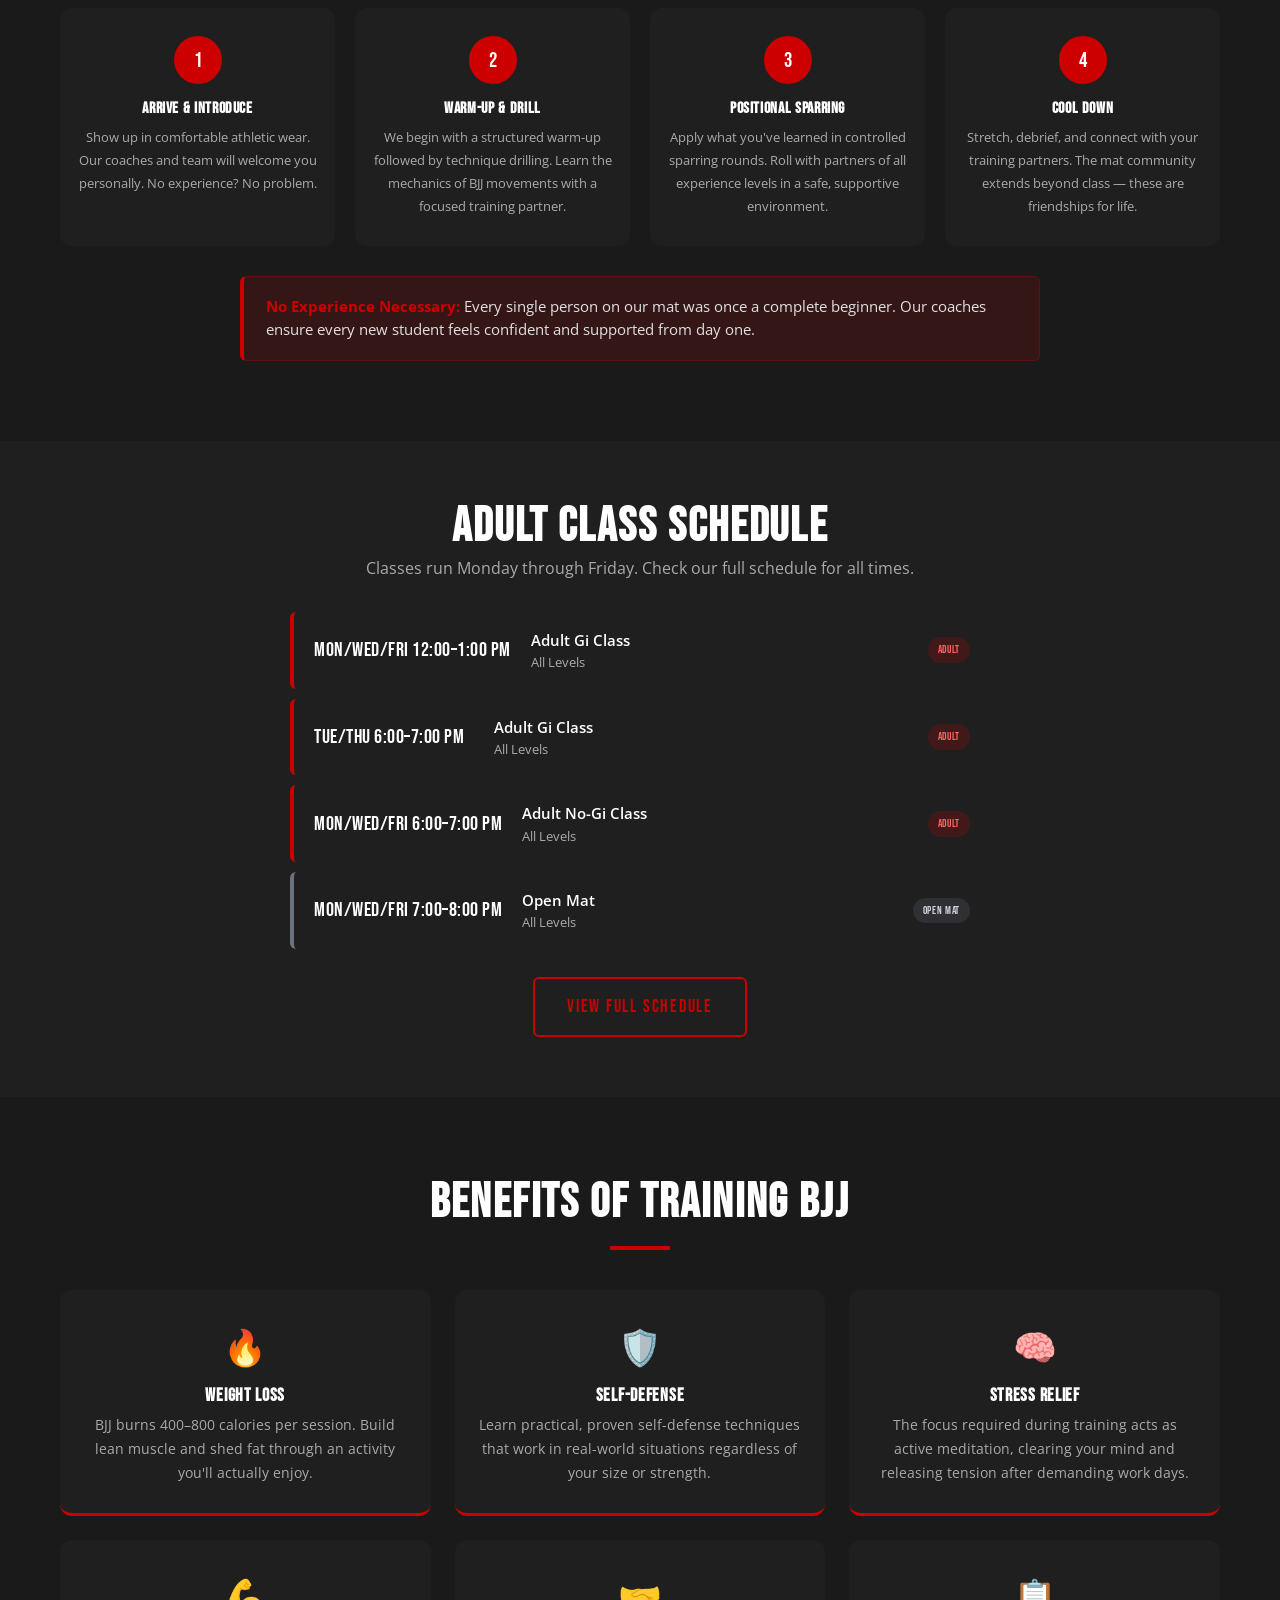
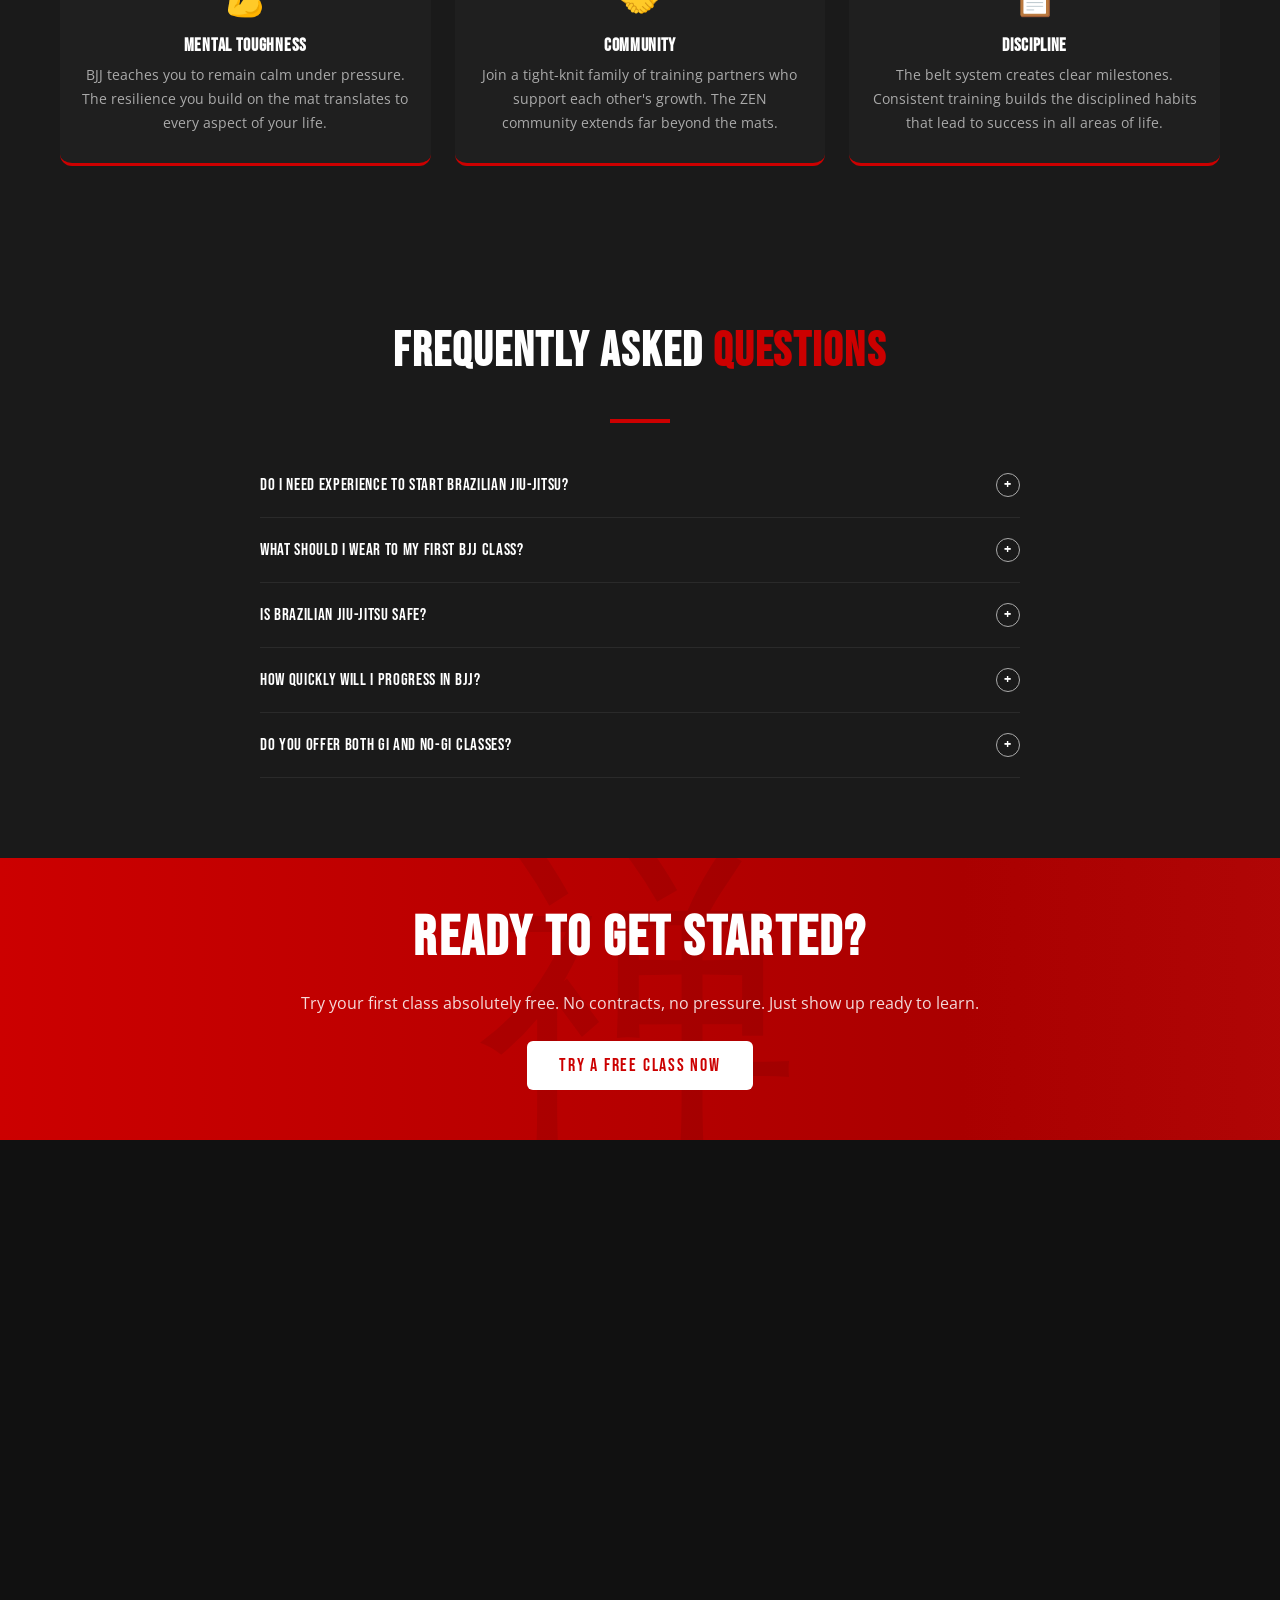
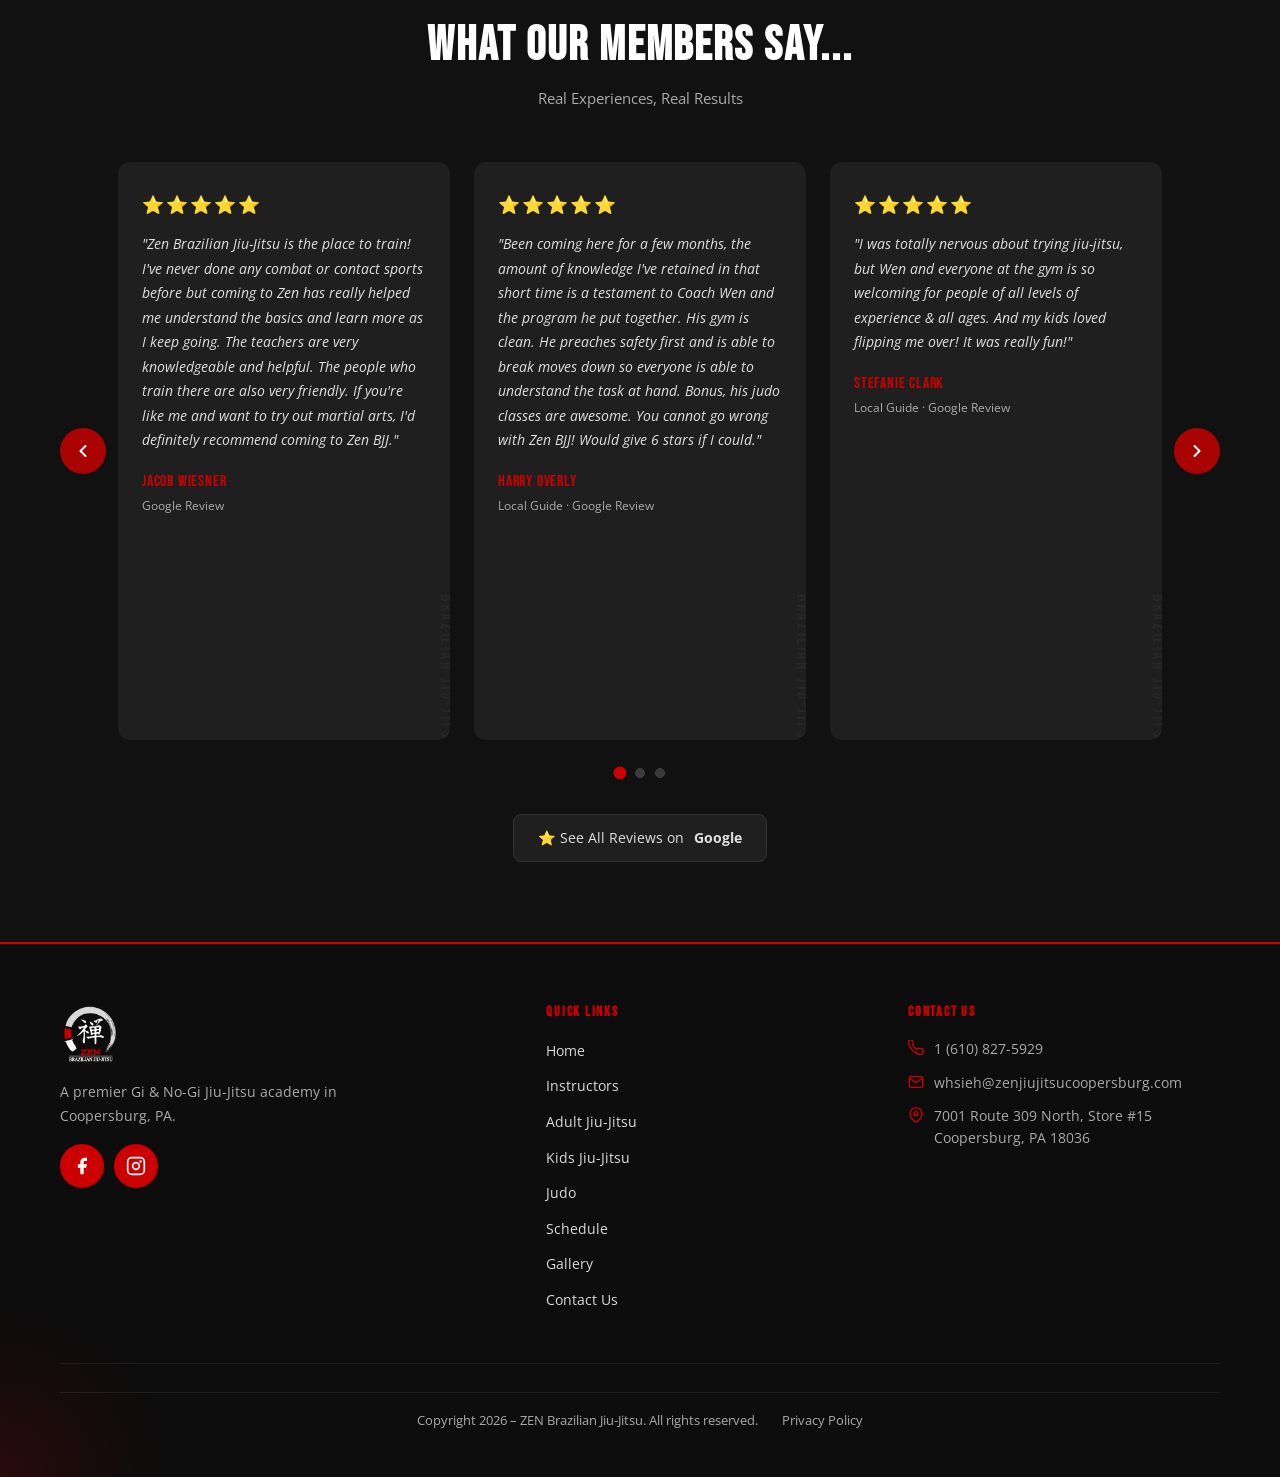
==== commit af6eff44: "Mobile images edit" ====
--- a/adult-bjj.html
+++ b/adult-bjj.html
@@ -148,6 +148,13 @@
   </div>
 </section>
 
+<!-- Mobile-only image strip -->
+<div class="mobile-image-strip" aria-hidden="true">
+  <img src="Adult%20Jiu-Jitsu%20images/Copy_of_IMG_2291.jpg" alt="Training at ZEN BJJ" loading="lazy">
+  <img src="Adult%20Jiu-Jitsu%20images/Copy_of_IMG_2320.jpg" alt="Grappling at ZEN BJJ" loading="lazy">
+  <img src="Adult%20Jiu-Jitsu%20images/IMG_7958.jpg" alt="Adult BJJ class at ZEN BJJ Coopersburg" loading="lazy">
+</div>
+
 <!-- WHAT TO EXPECT -->
 <section style="background:var(--dark);padding:80px 0;" aria-labelledby="expect-heading">
   <div class="container">
--- a/css/styles.css
+++ b/css/styles.css
@@ -0,0 +1,2068 @@
+/* =====================================================
+   ZEN BRAZILIAN JIU-JITSU — Global Stylesheet
+   ===================================================== */
+
+/* --- Google Fonts Import --- */
+@import url('https://fonts.googleapis.com/css2?family=Bebas+Neue&family=Open+Sans:wght@300;400;600;700&family=Montserrat:wght@700;900&display=swap');
+
+/* --- CSS Variables --- */
+:root {
+  --black:       #0d0d0d;
+  --charcoal:    #111111;
+  --dark:        #1a1a1a;
+  --dark-card:   #1f1f1f;
+  --mid-dark:    #252525;
+  --red:         #CC0000;
+  --red-hover:   #aa0000;
+  --red-light:   rgba(204, 0, 0, 0.15);
+  --white:       #ffffff;
+  --light-gray:  #e0e0e0;
+  --mid-gray:    #aaaaaa;
+  --gold:        #f5c518;
+  --nav-height:  70px;
+  --font-head:   'Bebas Neue', 'Montserrat', sans-serif;
+  --font-body:   'Open Sans', sans-serif;
+  --transition:  0.3s ease;
+  --shadow:      0 4px 24px rgba(0,0,0,0.5);
+  --shadow-red:  0 4px 24px rgba(204,0,0,0.25);
+  --radius:      6px;
+  --radius-lg:   12px;
+}
+
+/* --- Reset & Base --- */
+*, *::before, *::after { box-sizing: border-box; margin: 0; padding: 0; }
+
+html { scroll-behavior: smooth; font-size: 16px; }
+
+body {
+  font-family: var(--font-body);
+  background: var(--charcoal);
+  color: var(--white);
+  line-height: 1.6;
+  overflow-x: hidden;
+}
+
+img { max-width: 100%; height: auto; display: block; }
+a  { color: inherit; text-decoration: none; }
+ul { list-style: none; }
+
+/* --- Typography --- */
+h1, h2, h3, h4, h5 {
+  font-family: var(--font-head);
+  letter-spacing: 0.04em;
+  line-height: 1.1;
+}
+h1 { font-size: clamp(2.4rem, 6vw, 5rem); }
+h2 { font-size: clamp(1.8rem, 4vw, 3rem); }
+h3 { font-size: clamp(1.3rem, 2.5vw, 1.8rem); }
+p  { font-size: 1rem; color: var(--light-gray); line-height: 1.75; }
+
+/* --- Utility --- */
+.container { max-width: 1200px; margin: 0 auto; padding: 0 20px; }
+.section-pad { padding: 80px 0; }
+.text-red { color: var(--red); }
+.text-center { text-align: center; }
+.sr-only { position: absolute; width: 1px; height: 1px; padding: 0; margin: -1px; overflow: hidden; clip: rect(0,0,0,0); white-space: nowrap; border: 0; }
+
+/* --- Buttons --- */
+.btn {
+  display: inline-block;
+  padding: 14px 32px;
+  font-family: var(--font-head);
+  font-size: 1.1rem;
+  letter-spacing: 0.1em;
+  border: none;
+  border-radius: var(--radius);
+  cursor: pointer;
+  transition: var(--transition);
+  text-align: center;
+}
+.btn-red {
+  background: var(--red);
+  color: var(--white);
+}
+.btn-red:hover, .btn-red:focus {
+  background: var(--red-hover);
+  transform: translateY(-2px);
+  box-shadow: var(--shadow-red);
+  outline: none;
+}
+.btn-outline {
+  background: transparent;
+  color: var(--white);
+  border: 2px solid var(--white);
+}
+.btn-outline:hover {
+  background: var(--white);
+  color: var(--charcoal);
+}
+.btn-outline-red {
+  background: transparent;
+  color: var(--red);
+  border: 2px solid var(--red);
+}
+.btn-outline-red:hover {
+  background: var(--red);
+  color: var(--white);
+}
+
+/* Pulsing CTA */
+@keyframes pulse-red {
+  0%, 100% { box-shadow: 0 0 0 0 rgba(204,0,0,0.6); }
+  50%       { box-shadow: 0 0 0 12px rgba(204,0,0,0); }
+}
+.btn-pulse { animation: pulse-red 2.2s infinite; }
+
+/* =====================================================
+   NAVIGATION
+   ===================================================== */
+#navbar {
+  position: fixed;
+  top: 0; left: 0; right: 0;
+  z-index: 9998; /* Above cursor glow (9997) */
+  height: var(--nav-height);
+  background: rgba(13,13,13,0.97);
+  backdrop-filter: blur(8px);
+  border-bottom: 2px solid var(--red);
+  display: flex;
+  align-items: center;
+  transition: box-shadow var(--transition);
+}
+#navbar.scrolled { box-shadow: 0 2px 20px rgba(0,0,0,0.7); }
+
+.nav-inner {
+  display: flex;
+  align-items: center;
+  justify-content: space-between;
+  width: 100%;
+  max-width: 1300px;
+  margin: 0 auto;
+  padding: 0 20px;
+}
+
+/* Logo */
+.nav-logo {
+  display: flex;
+  align-items: center;
+  flex-shrink: 0;
+  text-decoration: none;
+  overflow: hidden;
+  max-height: var(--nav-height);
+}
+.nav-logo-wrap {
+  display: flex;
+  align-items: center;
+  height: 52px;
+  max-height: 52px;
+  overflow: hidden;
+  flex-shrink: 0;
+}
+#navbar .nav-logo-img {
+  height: 52px !important;
+  max-height: 52px !important;
+  width: auto !important;
+  max-width: 160px !important;
+  display: block;
+  object-fit: contain;
+  flex-shrink: 0;
+}
+@media (max-width: 1200px) {
+  #navbar .nav-logo-img { height: 46px !important; max-height: 46px !important; max-width: 140px !important; }
+  .nav-logo-wrap { height: 46px; max-height: 46px; }
+}
+@media (max-width: 768px) {
+  #navbar .nav-logo-img { height: 38px !important; max-height: 38px !important; max-width: 120px !important; }
+  .nav-logo-wrap { height: 38px; max-height: 38px; }
+}
+
+/* Nav Links */
+.nav-links {
+  display: flex;
+  align-items: center;
+  gap: 4px;
+}
+.nav-links a {
+  font-family: var(--font-head);
+  font-size: 0.82rem;
+  letter-spacing: 0.08em;
+  color: var(--light-gray);
+  padding: 6px 10px;
+  border-radius: var(--radius);
+  transition: color var(--transition);
+  position: relative;
+  white-space: nowrap;
+}
+.nav-links a::after {
+  content: '';
+  position: absolute;
+  bottom: 0; left: 10px; right: 10px;
+  height: 2px;
+  background: var(--red);
+  transform: scaleX(0);
+  transition: transform var(--transition);
+}
+.nav-links a:hover, .nav-links a.active { color: var(--white); }
+.nav-links a:hover::after, .nav-links a.active::after { transform: scaleX(1); }
+.nav-links .nav-cta {
+  background: var(--red);
+  color: var(--white);
+  padding: 8px 16px;
+  border-radius: var(--radius);
+  margin-left: 8px;
+  font-size: 0.78rem;
+}
+.nav-links .nav-cta::after { display: none; }
+.nav-links .nav-cta:hover { background: var(--red-hover); color: var(--white); }
+
+/* Hamburger */
+.hamburger {
+  display: none;
+  flex-direction: column;
+  gap: 5px;
+  cursor: pointer;
+  padding: 4px;
+  background: none;
+  border: none;
+  aria-label: "Toggle menu";
+}
+.hamburger span {
+  display: block;
+  width: 26px;
+  height: 2px;
+  background: var(--white);
+  transition: var(--transition);
+  border-radius: 2px;
+}
+.hamburger.open span:nth-child(1) { transform: translateY(7px) rotate(45deg); }
+.hamburger.open span:nth-child(2) { opacity: 0; }
+.hamburger.open span:nth-child(3) { transform: translateY(-7px) rotate(-45deg); }
+
+/* Mobile Drawer */
+.nav-drawer {
+  display: none;
+  position: fixed;
+  top: var(--nav-height);
+  left: 0; right: 0;
+  background: var(--black);
+  border-top: 1px solid #222;
+  z-index: 9998; /* Above cursor glow (9997) */
+  transform: translateX(100%);
+  transition: transform 0.35s cubic-bezier(0.4,0,0.2,1);
+  padding: 20px;
+  max-height: calc(100vh - var(--nav-height));
+  overflow-y: auto;
+}
+.nav-drawer.open { transform: translateX(0); }
+.nav-drawer a {
+  display: block;
+  font-family: var(--font-head);
+  font-size: 1.3rem;
+  letter-spacing: 0.08em;
+  color: var(--light-gray);
+  padding: 14px 0;
+  border-bottom: 1px solid #222;
+}
+.nav-drawer a:last-child { border-bottom: none; }
+.nav-drawer a.active, .nav-drawer a:hover { color: var(--red); }
+.nav-drawer .drawer-cta {
+  display: block;
+  background: var(--red);
+  color: var(--white);
+  text-align: center;
+  padding: 14px;
+  border-radius: var(--radius);
+  margin-top: 16px;
+  border-bottom: none !important;
+}
+
+/* =====================================================
+   PROGRAMS DROPDOWN (DESKTOP)
+   ===================================================== */
+.nav-dropdown { position: relative; display: flex; align-items: center; }
+.nav-dropdown-toggle {
+  font-family: var(--font-head);
+  font-size: 0.82rem;
+  letter-spacing: 0.08em;
+  color: var(--light-gray);
+  padding: 6px 10px;
+  border-radius: var(--radius);
+  background: none;
+  border: none;
+  cursor: pointer;
+  display: flex;
+  align-items: center;
+  gap: 5px;
+  position: relative;
+  transition: color var(--transition);
+  white-space: nowrap;
+}
+.nav-dropdown-toggle::after {
+  content: '';
+  position: absolute;
+  bottom: 0; left: 10px; right: 10px;
+  height: 2px;
+  background: var(--red);
+  transform: scaleX(0);
+  transition: transform var(--transition);
+}
+.nav-dropdown:hover .nav-dropdown-toggle,
+.nav-dropdown-toggle.active { color: var(--white); }
+.nav-dropdown:hover .nav-dropdown-toggle::after,
+.nav-dropdown-toggle.active::after { transform: scaleX(1); }
+.nav-chevron { width: 10px; height: 7px; transition: transform 0.3s ease; flex-shrink: 0; }
+.nav-dropdown:hover .nav-chevron { transform: rotate(180deg); }
+.nav-dropdown-menu {
+  position: absolute;
+  top: calc(100% + 8px);
+  left: 0;
+  min-width: 180px;
+  background: #1a1a1a;
+  border-top: 2px solid #CC0000;
+  border-radius: 0 0 4px 4px;
+  box-shadow: 0 8px 24px rgba(0,0,0,0.5);
+  opacity: 0;
+  transform: translateY(-8px);
+  pointer-events: none;
+  transition: opacity 0.3s ease, transform 0.3s ease;
+  z-index: 1001;
+}
+/* Transparent bridge fills the 8px gap so :hover never breaks mid-travel */
+.nav-dropdown-menu::before {
+  content: '';
+  position: absolute;
+  top: -10px;
+  left: 0;
+  right: 0;
+  height: 10px;
+}
+.nav-dropdown:hover .nav-dropdown-menu {
+  opacity: 1;
+  transform: translateY(0);
+  pointer-events: auto;
+}
+.nav-dropdown-menu a {
+  display: block;
+  font-family: var(--font-head);
+  font-size: 0.82rem;
+  letter-spacing: 0.08em;
+  color: var(--light-gray);
+  padding: 12px 24px;
+  border-left: 3px solid transparent;
+  transition: color var(--transition), background var(--transition), border-color var(--transition);
+  white-space: nowrap;
+}
+.nav-dropdown-menu a::after { display: none; }
+.nav-dropdown-menu a:hover, .nav-dropdown-menu a.active {
+  color: var(--white);
+  background: #2a2a2a;
+  border-left-color: #CC0000;
+}
+
+/* Programs accordion (mobile drawer) */
+.drawer-programs { border-bottom: 1px solid #222; }
+.drawer-programs-toggle {
+  display: flex;
+  align-items: center;
+  justify-content: space-between;
+  width: 100%;
+  font-family: var(--font-head);
+  font-size: 1.3rem;
+  letter-spacing: 0.08em;
+  color: var(--light-gray);
+  padding: 14px 0;
+  background: none;
+  border: none;
+  cursor: pointer;
+  text-align: left;
+}
+.drawer-programs-toggle:hover, .drawer-programs-toggle.active { color: var(--red); }
+.drawer-chevron { width: 12px; height: 8px; transition: transform 0.3s ease; flex-shrink: 0; }
+.drawer-programs.open .drawer-chevron { transform: rotate(180deg); }
+.drawer-programs-sub { padding: 0 0 8px 16px; }
+.drawer-programs-sub a {
+  display: block;
+  font-family: var(--font-head);
+  font-size: 1.1rem;
+  letter-spacing: 0.08em;
+  color: var(--light-gray);
+  padding: 10px 0;
+  border-bottom: none;
+}
+.drawer-programs-sub a:hover, .drawer-programs-sub a.active { color: var(--red); }
+
+/* =====================================================
+   POP-UP / MODAL
+   ===================================================== */
+.modal-overlay {
+  position: fixed;
+  inset: 0;
+  background: rgba(0,0,0,0.85);
+  z-index: 9999; /* Above cursor glow (9997) and navbar (9998) */
+  display: flex;
+  align-items: center;
+  justify-content: center;
+  padding: 20px;
+  opacity: 0;
+  pointer-events: none;
+  transition: opacity 0.3s ease;
+}
+.modal-overlay.active {
+  opacity: 1;
+  pointer-events: all;
+}
+.modal-card {
+  background: var(--dark);
+  border: 2px solid var(--red);
+  border-radius: var(--radius-lg);
+  padding: 40px 36px;
+  max-width: 520px;
+  width: 100%;
+  position: relative;
+  transform: translateY(20px);
+  transition: transform 0.3s ease;
+  max-height: 90vh;
+  overflow-y: auto;
+}
+.modal-overlay.active .modal-card { transform: translateY(0); }
+.modal-close {
+  position: absolute;
+  top: 14px; right: 18px;
+  background: none;
+  border: none;
+  color: var(--white);
+  font-size: 1.6rem;
+  cursor: pointer;
+  line-height: 1;
+  transition: color var(--transition);
+}
+.modal-close:hover { color: var(--red); }
+.modal-logo {
+  text-align: center;
+  margin-bottom: 20px;
+}
+.modal-logo .zen-circle {
+  width: 64px;
+  height: 64px;
+  margin: 0 auto 8px;
+}
+.modal-logo h3 {
+  font-family: var(--font-head);
+  font-size: 1.4rem;
+  letter-spacing: 0.1em;
+  color: var(--white);
+}
+.modal-logo p { font-size: 0.85rem; color: var(--mid-gray); margin-top: 4px; }
+
+.modal-form .form-row {
+  display: grid;
+  grid-template-columns: 1fr 1fr;
+  gap: 12px;
+}
+.modal-form .form-group {
+  margin-bottom: 14px;
+}
+.modal-form label {
+  display: block;
+  font-size: 0.78rem;
+  letter-spacing: 0.06em;
+  color: var(--mid-gray);
+  margin-bottom: 5px;
+  font-family: var(--font-head);
+  text-transform: uppercase;
+}
+.modal-form input:not([type="checkbox"]),
+.modal-form select,
+.modal-form textarea {
+  width: 100%;
+  background: var(--mid-dark);
+  border: 1px solid #333;
+  border-radius: var(--radius);
+  padding: 11px 14px;
+  color: var(--white);
+  font-family: var(--font-body);
+  font-size: 0.92rem;
+  transition: border-color var(--transition);
+  appearance: none;
+}
+.modal-form input:not([type="checkbox"]):focus,
+.modal-form select:focus,
+.modal-form textarea:focus {
+  outline: none;
+  border-color: var(--red);
+}
+.modal-form select option { background: var(--dark); color: var(--white); }
+.modal-form .btn-red { width: 100%; margin-top: 6px; font-size: 1rem; padding: 15px; }
+.required-star { color: #CC0000; }
+/* Program dropdown */
+#modalProgram {
+  width: 100%;
+  padding: 12px 16px;
+  background-color: #f0f0f0;
+  border: none;
+  border-radius: 8px;
+  font-size: 14px;
+  color: #333333;
+  appearance: none;
+  -webkit-appearance: none;
+  background-image: url("data:image/svg+xml;charset=UTF-8,%3Csvg xmlns='http://www.w3.org/2000/svg' width='12' height='12' viewBox='0 0 12 12'%3E%3Cpath fill='%23333' d='M6 8L1 3h10z'/%3E%3C/svg%3E");
+  background-repeat: no-repeat;
+  background-position: right 16px center;
+  cursor: pointer;
+}
+#modalProgram:focus { outline: 2px solid #CC0000; outline-offset: 0; border-color: transparent; }
+#modalProgram option { background: #fff; color: #333; }
+/* Popup privacy link */
+.popup-privacy-link { font-size: 10px; color: #888888; text-align: center; margin-top: 12px; }
+.popup-privacy-link a { color: #CC0000; text-decoration: underline; cursor: pointer; }
+.popup-privacy-link a:hover { color: #ff0000; }
+/* Consent checkboxes */
+.consent-item { display: flex; align-items: flex-start; gap: 8px; margin-top: 10px; }
+.consent-item input[type="checkbox"] { appearance: checkbox; -webkit-appearance: checkbox; width: 14px; height: 14px; min-width: 14px; margin-top: 2px; accent-color: #CC0000; cursor: pointer; flex-shrink: 0; pointer-events: all !important; position: relative; z-index: 1000001; }
+.consent-item label { font-size: 10px; line-height: 1.4; color: #888888; cursor: pointer; font-weight: normal; text-transform: none; letter-spacing: 0; font-family: var(--font-body); }
+
+/* =====================================================
+   HERO (shared)
+   ===================================================== */
+.hero-section {
+  position: relative;
+  min-height: 100vh;
+  display: flex;
+  align-items: center;
+  overflow: hidden;
+  background: var(--black);
+}
+.hero-bg {
+  position: absolute;
+  inset: 0;
+  background-size: cover;
+  background-position: center;
+  background-repeat: no-repeat;
+  opacity: 0.35;
+}
+.hero-overlay {
+  position: absolute;
+  inset: 0;
+  background: linear-gradient(135deg, rgba(13,13,13,0.92) 0%, rgba(13,13,13,0.6) 50%, rgba(13,13,13,0.85) 100%);
+}
+.hero-inner {
+  position: relative;
+  z-index: 2;
+  width: 100%;
+  display: grid;
+  grid-template-columns: 1fr 1fr;
+  gap: 40px;
+  align-items: center;
+  padding: calc(var(--nav-height) + 60px) 20px 80px;
+  max-width: 1200px;
+  margin: 0 auto;
+}
+
+/* Animations */
+@keyframes fadeInLeft {
+  from { opacity: 0; transform: translateX(-40px); }
+  to   { opacity: 1; transform: translateX(0); }
+}
+@keyframes fadeInRight {
+  from { opacity: 0; transform: translateX(40px); }
+  to   { opacity: 1; transform: translateX(0); }
+}
+@keyframes fadeInUp {
+  from { opacity: 0; transform: translateY(30px); }
+  to   { opacity: 1; transform: translateY(0); }
+}
+
+.fade-left  { animation: fadeInLeft  0.8s ease forwards; }
+.fade-right { animation: fadeInRight 0.8s ease 0.2s forwards; opacity: 0; }
+.fade-up    { animation: fadeInUp    0.8s ease 0.4s forwards; opacity: 0; }
+
+/* Page hero (inner pages, smaller) */
+.page-hero {
+  position: relative;
+  padding: calc(var(--nav-height) + 60px) 0 60px;
+  background: var(--black);
+  text-align: center;
+  overflow: hidden;
+}
+.page-hero::before {
+  content: '';
+  position: absolute;
+  inset: 0;
+  background: repeating-linear-gradient(
+    0deg,
+    transparent,
+    transparent 2px,
+    rgba(255,255,255,0.01) 2px,
+    rgba(255,255,255,0.01) 4px
+  );
+  pointer-events: none;
+}
+.page-hero::after {
+  content: '';
+  position: absolute;
+  bottom: 0; left: 0; right: 0;
+  height: 4px;
+  background: var(--red);
+}
+.page-hero h1 {
+  position: relative;
+  z-index: 1;
+  color: var(--white);
+}
+.page-hero p {
+  position: relative;
+  z-index: 1;
+  max-width: 600px;
+  margin: 16px auto 0;
+  color: var(--mid-gray);
+  font-size: 1.1rem;
+}
+
+/* Red accent on word */
+.accent-red { color: var(--red); }
+
+/* =====================================================
+   BREADCRUMB
+   ===================================================== */
+.breadcrumb {
+  background: var(--dark);
+  padding: 10px 0;
+  border-bottom: 1px solid #222;
+}
+.breadcrumb ol {
+  display: flex;
+  align-items: center;
+  gap: 8px;
+  font-size: 0.82rem;
+  color: var(--mid-gray);
+}
+.breadcrumb ol li + li::before { content: '›'; margin-right: 8px; }
+.breadcrumb ol a { color: var(--mid-gray); transition: color var(--transition); }
+.breadcrumb ol a:hover { color: var(--red); }
+.breadcrumb ol li:last-child { color: var(--white); }
+
+/* =====================================================
+   SECTION: PROGRAMS CARDS
+   ===================================================== */
+.programs-section {
+  background: var(--dark);
+  padding: 80px 0;
+}
+.programs-section h2 {
+  text-align: center;
+  margin-bottom: 50px;
+  font-size: clamp(2rem, 5vw, 3.5rem);
+}
+
+.programs-grid {
+  display: grid;
+  grid-template-columns: repeat(3, 1fr);
+  gap: 28px;
+}
+.program-card {
+  background: var(--dark-card);
+  border-top: 4px solid var(--red);
+  border-radius: var(--radius-lg);
+  padding: 36px 28px;
+  text-align: center;
+  transition: transform var(--transition), box-shadow var(--transition);
+  position: relative;
+  overflow: hidden;
+  min-height: 300px;
+  display: flex;
+  flex-direction: column;
+  justify-content: flex-end;
+  background-size: cover !important;
+  background-position: center !important;
+}
+.program-card::before {
+  content: '';
+  position: absolute;
+  inset: 0;
+  background: linear-gradient(135deg, rgba(204,0,0,0.08), transparent);
+  opacity: 0;
+  transition: opacity var(--transition);
+  z-index: 1;
+}
+.program-card:hover { transform: translateY(-8px); box-shadow: 0 16px 40px rgba(0,0,0,0.5); }
+.program-card:hover::before { opacity: 1; }
+.program-card h3 { color: var(--white); margin-bottom: 12px; position: relative; z-index: 2; }
+.program-card p { font-size: 0.9rem; margin-bottom: 22px; position: relative; z-index: 2; }
+.program-card .btn { font-size: 0.85rem; padding: 10px 22px; position: relative; z-index: 2; align-self: center; }
+
+/* =====================================================
+   TESTIMONIALS
+   ===================================================== */
+.testimonials-section {
+  background: var(--charcoal);
+  padding: 80px 0;
+}
+.testimonials-section h2 {
+  text-align: center;
+  margin-bottom: 12px;
+}
+.testimonials-section .section-sub {
+  text-align: center;
+  color: var(--mid-gray);
+  margin-bottom: 50px;
+  font-size: 0.95rem;
+}
+.reviews-grid {
+  display: grid;
+  grid-template-columns: repeat(3, 1fr);
+  gap: 24px;
+}
+.review-card {
+  background: var(--dark-card);
+  border-radius: var(--radius-lg);
+  padding: 28px 24px;
+  position: relative;
+  overflow: hidden;
+  transition: transform var(--transition);
+}
+.review-card:hover { transform: translateY(-4px); }
+.review-card .watermark {
+  position: absolute;
+  bottom: -10px; right: -10px;
+  font-family: var(--font-head);
+  font-size: 0.65rem;
+  letter-spacing: 0.15em;
+  color: rgba(255,255,255,0.04);
+  writing-mode: vertical-lr;
+  text-orientation: mixed;
+  font-size: 1.1rem;
+  pointer-events: none;
+  user-select: none;
+}
+.stars { color: var(--gold); font-size: 1.1rem; margin-bottom: 14px; }
+.review-text { font-size: 0.9rem; font-style: italic; margin-bottom: 16px; line-height: 1.7; }
+.reviewer-name { font-family: var(--font-head); font-size: 1rem; color: var(--red); letter-spacing: 0.05em; }
+.reviewer-label { font-size: 0.78rem; color: var(--mid-gray); margin-top: 2px; }
+
+/* =====================================================
+   CTA BANNER
+   ===================================================== */
+.cta-banner {
+  background: var(--red);
+  padding: 50px 20px;
+  text-align: center;
+  position: relative;
+  overflow: hidden;
+}
+.cta-banner::before {
+  content: '禅';
+  position: absolute;
+  font-size: 20rem;
+  color: rgba(0,0,0,0.08);
+  top: 50%; left: 50%;
+  transform: translate(-50%, -50%);
+  pointer-events: none;
+  font-family: serif;
+  line-height: 1;
+}
+.cta-banner h2 {
+  font-size: clamp(2rem, 5vw, 3.5rem);
+  color: var(--white);
+  margin-bottom: 20px;
+  position: relative;
+}
+.cta-banner .btn {
+  background: var(--white);
+  color: var(--red);
+  font-size: 1.1rem;
+  position: relative;
+}
+.cta-banner .btn:hover { background: var(--charcoal); color: var(--white); }
+
+/* =====================================================
+   ABOUT SECTION (Home)
+   ===================================================== */
+.about-section {
+  background: #f4f4f4;
+  padding: 80px 0;
+}
+.about-inner {
+  display: grid;
+  grid-template-columns: 1fr 1fr;
+  gap: 60px;
+  align-items: center;
+}
+.about-mosaic {
+  display: grid;
+  grid-template-columns: 1fr 1fr;
+  gap: 14px;
+}
+.about-mosaic img {
+  width: 100%;
+  aspect-ratio: 1;
+  object-fit: cover;
+  border-radius: var(--radius-lg);
+  transition: transform var(--transition);
+}
+.about-mosaic img:hover { transform: scale(1.03); }
+.about-text h2 { color: var(--charcoal); font-size: clamp(1.8rem, 3.5vw, 2.6rem); margin-bottom: 20px; }
+.about-text p { color: #444; margin-bottom: 16px; }
+.about-text .btn { margin-top: 10px; }
+
+/* =====================================================
+   JOURNEY / CTA SECTION
+   ===================================================== */
+.journey-section {
+  background: var(--dark);
+  padding: 80px 0;
+  text-align: center;
+  position: relative;
+  overflow: hidden;
+}
+.journey-section::before {
+  content: '';
+  position: absolute;
+  inset: 0;
+  background:
+    radial-gradient(circle at 20% 50%, rgba(204,0,0,0.08) 0%, transparent 50%),
+    radial-gradient(circle at 80% 50%, rgba(204,0,0,0.05) 0%, transparent 50%);
+}
+.journey-section h2 { position: relative; margin-bottom: 16px; font-size: clamp(2rem, 5vw, 3.5rem); }
+.journey-section p { position: relative; max-width: 600px; margin: 0 auto 30px; }
+.journey-section .btn { position: relative; }
+
+/* =====================================================
+   BENEFITS GRID
+   ===================================================== */
+.benefits-grid {
+  display: grid;
+  grid-template-columns: repeat(3, 1fr);
+  gap: 24px;
+  margin-top: 40px;
+}
+.benefit-card {
+  background: var(--dark-card);
+  border-radius: var(--radius-lg);
+  padding: 28px 22px;
+  text-align: center;
+  border-bottom: 3px solid var(--red);
+  transition: transform var(--transition);
+}
+.benefit-card:hover { transform: translateY(-4px); }
+.benefit-card .icon { font-size: 2.2rem; margin-bottom: 12px; }
+.benefit-card h3 { font-size: 1.1rem; margin-bottom: 8px; }
+.benefit-card p { font-size: 0.85rem; color: var(--mid-gray); }
+
+/* =====================================================
+   FAQ
+   ===================================================== */
+.faq-section { padding: 80px 0; background: var(--dark); }
+.faq-section h2 { text-align: center; margin-bottom: 40px; }
+.faq-item {
+  border-bottom: 1px solid #2a2a2a;
+  padding: 0;
+  margin-bottom: 0;
+}
+.faq-question {
+  width: 100%;
+  background: none;
+  border: none;
+  color: var(--white);
+  font-family: var(--font-head);
+  font-size: 1.05rem;
+  letter-spacing: 0.04em;
+  text-align: left;
+  padding: 20px 0;
+  cursor: pointer;
+  display: flex;
+  justify-content: space-between;
+  align-items: center;
+  transition: color var(--transition);
+}
+.faq-question:hover { color: var(--red); }
+.faq-question .faq-icon {
+  width: 24px;
+  height: 24px;
+  border: 1px solid var(--mid-gray);
+  border-radius: 50%;
+  display: flex;
+  align-items: center;
+  justify-content: center;
+  font-size: 1.1rem;
+  flex-shrink: 0;
+  transition: var(--transition);
+}
+.faq-item.open .faq-icon {
+  background: var(--red);
+  border-color: var(--red);
+  transform: rotate(45deg);
+}
+.faq-answer {
+  max-height: 0;
+  overflow: hidden;
+  transition: max-height 0.35s ease, padding 0.35s ease;
+  color: var(--mid-gray);
+  font-size: 0.92rem;
+  line-height: 1.75;
+}
+.faq-item.open .faq-answer { max-height: 300px; padding-bottom: 18px; }
+
+/* =====================================================
+   SCHEDULE
+   ===================================================== */
+.schedule-tabs {
+  display: flex;
+  gap: 6px;
+  margin-bottom: 30px;
+  flex-wrap: wrap;
+}
+.schedule-tab {
+  padding: 10px 20px;
+  font-family: var(--font-head);
+  font-size: 0.95rem;
+  letter-spacing: 0.06em;
+  background: var(--dark-card);
+  border: 1px solid #333;
+  border-radius: var(--radius);
+  color: var(--mid-gray);
+  cursor: pointer;
+  transition: var(--transition);
+}
+.schedule-tab:hover, .schedule-tab.active {
+  background: var(--red);
+  border-color: var(--red);
+  color: var(--white);
+}
+.schedule-content { display: none; }
+.schedule-content.active { display: block; }
+.schedule-item {
+  display: flex;
+  align-items: center;
+  gap: 20px;
+  padding: 16px 20px;
+  background: var(--dark-card);
+  border-radius: var(--radius);
+  margin-bottom: 10px;
+  border-left: 4px solid var(--mid-dark);
+  transition: transform var(--transition);
+}
+.schedule-item:hover { transform: translateX(4px); }
+.schedule-item.adult  { border-left-color: var(--red); }
+.schedule-item.kids   { border-left-color: #3b82f6; }
+.schedule-item.judo   { border-left-color: #22c55e; }
+.schedule-item.openmat{ border-left-color: #6b7280; }
+.schedule-time {
+  font-family: var(--font-head);
+  font-size: 1.25rem;
+  font-weight: 400;
+  letter-spacing: 0.5px;
+  color: var(--white);
+  min-width: 160px;
+  white-space: nowrap;
+}
+.schedule-name { font-weight: 600; font-size: 0.95rem; }
+.schedule-level { font-size: 0.8rem; color: var(--mid-gray); }
+.schedule-badge {
+  margin-left: auto;
+  font-size: 0.7rem;
+  font-family: var(--font-head);
+  letter-spacing: 0.06em;
+  padding: 4px 10px;
+  border-radius: 20px;
+}
+.schedule-item.adult .schedule-badge   { background: rgba(204,0,0,0.2); color: #ff6666; }
+.schedule-item.kids .schedule-badge    { background: rgba(59,130,246,0.2); color: #93c5fd; }
+.schedule-item.judo .schedule-badge    { background: rgba(34,197,94,0.2); color: #86efac; }
+.schedule-item.openmat .schedule-badge { background: rgba(107,114,128,0.2); color: #d1d5db; }
+
+.schedule-legend {
+  display: flex;
+  gap: 20px;
+  margin-bottom: 24px;
+  flex-wrap: wrap;
+}
+.legend-item {
+  display: flex;
+  align-items: center;
+  gap: 8px;
+  font-size: 0.82rem;
+  color: var(--mid-gray);
+}
+.legend-dot {
+  width: 12px;
+  height: 12px;
+  border-radius: 50%;
+}
+.legend-dot.adult   { background: var(--red); }
+.legend-dot.kids    { background: #3b82f6; }
+.legend-dot.judo    { background: #22c55e; }
+.legend-dot.openmat { background: #6b7280; }
+
+/* No class day */
+.no-class {
+  text-align: center;
+  padding: 40px;
+  color: var(--mid-gray);
+  font-style: italic;
+}
+
+/* =====================================================
+   GALLERY
+   ===================================================== */
+.gallery-filters {
+  display: flex;
+  gap: 10px;
+  flex-wrap: wrap;
+  margin-bottom: 30px;
+  justify-content: center;
+}
+.filter-btn {
+  padding: 8px 20px;
+  font-family: var(--font-head);
+  font-size: 0.85rem;
+  letter-spacing: 0.06em;
+  background: var(--dark-card);
+  border: 1px solid #333;
+  border-radius: 30px;
+  color: var(--mid-gray);
+  cursor: pointer;
+  transition: var(--transition);
+}
+.filter-btn:hover, .filter-btn.active {
+  background: var(--red);
+  border-color: var(--red);
+  color: var(--white);
+}
+.gallery-grid {
+  columns: 3;
+  column-gap: 16px;
+}
+.gallery-item {
+  break-inside: avoid;
+  margin-bottom: 16px;
+  position: relative;
+  border-radius: var(--radius);
+  overflow: hidden;
+  cursor: pointer;
+  display: block;
+}
+.gallery-item img {
+  width: 100%;
+  display: block;
+  transition: transform 0.4s ease;
+}
+.gallery-item:hover img { transform: scale(1.05); }
+.gallery-overlay {
+  position: absolute;
+  inset: 0;
+  background: rgba(0,0,0,0.5);
+  display: flex;
+  align-items: center;
+  justify-content: center;
+  opacity: 0;
+  transition: opacity var(--transition);
+}
+.gallery-item:hover .gallery-overlay { opacity: 1; }
+.gallery-overlay svg { width: 36px; height: 36px; fill: none; stroke: white; stroke-width: 2; }
+
+/* Lightbox */
+.lightbox {
+  position: fixed;
+  inset: 0;
+  background: rgba(0,0,0,0.95);
+  z-index: 3000;
+  display: flex;
+  align-items: center;
+  justify-content: center;
+  opacity: 0;
+  pointer-events: none;
+  transition: opacity 0.3s ease;
+}
+.lightbox.active { opacity: 1; pointer-events: all; }
+.lightbox img {
+  max-width: 90vw;
+  max-height: 90vh;
+  object-fit: contain;
+  border-radius: var(--radius);
+}
+.lightbox-close {
+  position: absolute;
+  top: 20px; right: 24px;
+  background: none;
+  border: none;
+  color: var(--white);
+  font-size: 2rem;
+  cursor: pointer;
+}
+
+/* =====================================================
+   INSTRUCTOR CARDS
+   ===================================================== */
+.instructors-grid {
+  display: grid;
+  grid-template-columns: repeat(2, 1fr);
+  gap: 30px;
+}
+.instructor-card {
+  background: var(--dark-card);
+  border-radius: var(--radius-lg);
+  overflow: hidden;
+  transition: transform var(--transition), box-shadow var(--transition);
+}
+.instructor-card:hover { transform: translateY(-6px); box-shadow: var(--shadow); }
+.instructor-img {
+  position: relative;
+  height: 280px;
+  overflow: hidden;
+  background: var(--mid-dark);
+}
+.instructor-img img {
+  width: 100%;
+  height: 100%;
+  object-fit: cover;
+  opacity: 0.85;
+  transition: opacity var(--transition);
+}
+.instructor-card:hover .instructor-img img { opacity: 1; }
+.instructor-banner {
+  position: absolute;
+  bottom: 0; left: 0; right: 0;
+  padding: 14px 20px;
+  background: linear-gradient(transparent, rgba(0,0,0,0.9));
+}
+.instructor-banner .meet { font-size: 0.7rem; letter-spacing: 0.15em; color: var(--mid-gray); font-family: var(--font-head); }
+.instructor-banner h3 { color: var(--white); font-size: 1.5rem; line-height: 1; margin-bottom: 4px; }
+.belt-badge {
+  display: inline-block;
+  background: var(--red);
+  color: var(--white);
+  font-family: var(--font-head);
+  font-size: 0.7rem;
+  letter-spacing: 0.1em;
+  padding: 3px 10px;
+  border-radius: 20px;
+  margin-top: 4px;
+}
+.instructor-body { padding: 22px 24px; }
+.instructor-body p { font-size: 0.88rem; color: var(--light-gray); line-height: 1.7; }
+
+/* =====================================================
+   CONTACT PAGE
+   ===================================================== */
+.contact-grid {
+  display: grid;
+  grid-template-columns: 1fr 1fr;
+  gap: 50px;
+  align-items: start;
+}
+.contact-info h2 { margin-bottom: 24px; font-size: 2rem; }
+.contact-detail {
+  display: flex;
+  align-items: flex-start;
+  gap: 14px;
+  margin-bottom: 22px;
+}
+.contact-detail .icon-wrap {
+  width: 44px;
+  height: 44px;
+  background: var(--red-light);
+  border-radius: 50%;
+  display: flex;
+  align-items: center;
+  justify-content: center;
+  flex-shrink: 0;
+  border: 1px solid rgba(204,0,0,0.3);
+}
+.contact-detail .icon-wrap svg { width: 20px; height: 20px; stroke: var(--red); fill: none; stroke-width: 2; }
+.contact-detail a { color: var(--light-gray); transition: color var(--transition); }
+.contact-detail a:hover { color: var(--red); }
+.contact-detail strong { display: block; font-family: var(--font-head); letter-spacing: 0.05em; margin-bottom: 2px; }
+.social-icons-row { display: flex; gap: 12px; margin-top: 20px; }
+.social-circle {
+  width: 44px;
+  height: 44px;
+  border-radius: 50%;
+  background: var(--red);
+  display: flex;
+  align-items: center;
+  justify-content: center;
+  transition: var(--transition);
+}
+.social-circle:hover { background: var(--red-hover); transform: scale(1.1); }
+.social-circle svg { width: 20px; height: 20px; fill: var(--white); }
+
+/* Contact Form */
+.contact-form { background: var(--dark-card); padding: 36px; border-radius: var(--radius-lg); border: 1px solid #2a2a2a; }
+.contact-form h2 { margin-bottom: 24px; }
+.form-group { margin-bottom: 18px; }
+.form-group label {
+  display: block;
+  font-family: var(--font-head);
+  font-size: 0.78rem;
+  letter-spacing: 0.06em;
+  color: var(--mid-gray);
+  margin-bottom: 6px;
+  text-transform: uppercase;
+}
+.form-group input,
+.form-group select,
+.form-group textarea {
+  width: 100%;
+  background: var(--mid-dark);
+  border: 1px solid #333;
+  border-radius: var(--radius);
+  padding: 12px 16px;
+  color: var(--white);
+  font-family: var(--font-body);
+  font-size: 0.92rem;
+  transition: border-color var(--transition);
+  appearance: none;
+}
+.form-group input:focus,
+.form-group select:focus,
+.form-group textarea:focus { outline: none; border-color: var(--red); }
+.form-group textarea { resize: vertical; min-height: 100px; }
+.form-row-2 { display: grid; grid-template-columns: 1fr 1fr; gap: 16px; }
+.form-success {
+  display: none;
+  background: rgba(34,197,94,0.1);
+  border: 1px solid #22c55e;
+  border-radius: var(--radius);
+  padding: 16px;
+  color: #86efac;
+  text-align: center;
+  margin-top: 12px;
+  font-size: 0.92rem;
+}
+
+/* Business Hours */
+.hours-table { width: 100%; margin-top: 30px; }
+.hours-row {
+  display: flex;
+  justify-content: space-between;
+  padding: 10px 0;
+  border-bottom: 1px solid #222;
+  font-size: 0.9rem;
+}
+.hours-row:last-child { border-bottom: none; }
+.hours-day { color: var(--mid-gray); }
+.hours-time { color: var(--white); font-weight: 600; }
+
+/* =====================================================
+   MAP FACADE (LAZY LOAD)
+   ===================================================== */
+.map-section {
+  padding: 0;
+  content-visibility: auto;
+  contain-intrinsic-size: 0 400px;
+}
+.map-container {
+  height: 400px; overflow: hidden; position: relative;
+  content-visibility: auto;
+  contain-intrinsic-size: 0 400px;
+}
+.map-facade {
+  width: 100%; height: 100%; cursor: pointer; position: relative;
+  background-color: #1e2124;
+  background-image:
+    linear-gradient(rgba(255,255,255,0.04) 1px, transparent 1px),
+    linear-gradient(90deg, rgba(255,255,255,0.04) 1px, transparent 1px);
+  background-size: 40px 40px;
+  display: flex; align-items: center; justify-content: center;
+}
+.map-facade-overlay {
+  display: flex; flex-direction: column; align-items: center;
+  justify-content: center; gap: 12px; padding: 24px 36px;
+  background: rgba(0,0,0,0.5); border-radius: 8px;
+  text-align: center;
+}
+.map-facade:hover .map-facade-overlay { background: rgba(0,0,0,0.3); }
+.map-facade-pin { width: 48px; height: 48px; fill: #CC0000; animation: none; transform: none; }
+.map-facade-text { color: #fff; font-family: var(--font-head); font-size: 0.9rem; letter-spacing: 0.12em; background: rgba(0,0,0,0.6); padding: 6px 14px; border-radius: 20px; white-space: nowrap; }
+.map-facade iframe { width: 100%; height: 100%; border: 0; transition: none; }
+/* Disable all animations/transitions/will-change on map area */
+.map-section, .map-section *,
+.map-container, .map-container *,
+.map-facade, .map-facade * {
+  animation: none !important;
+  transition: none !important;
+  will-change: auto !important;
+}
+
+/* =====================================================
+   FOOTER
+   ===================================================== */
+footer {
+  background: var(--black);
+  border-top: 2px solid var(--red);
+  padding: 60px 0 30px;
+}
+.footer-inner {
+  display: grid;
+  grid-template-columns: 1.4fr 1fr 1fr;
+  gap: 50px;
+  padding-bottom: 40px;
+  border-bottom: 1px solid #1e1e1e;
+}
+.footer-brand .footer-logo {
+  display: block;
+  margin-bottom: 16px;
+  text-decoration: none;
+}
+.footer-logo-img {
+  height: 60px;
+  width: auto;
+  display: block;
+  object-fit: contain;
+}
+.footer-brand p { font-size: 0.85rem; color: var(--mid-gray); max-width: 280px; }
+.footer-col h4 {
+  font-family: var(--font-head);
+  font-size: 0.9rem;
+  letter-spacing: 0.12em;
+  color: var(--red);
+  margin-bottom: 18px;
+  text-transform: uppercase;
+}
+.footer-col ul li { margin-bottom: 10px; }
+.footer-col ul a {
+  font-size: 0.85rem;
+  color: rgba(255,255,255,0.85);
+  transition: color var(--transition), opacity var(--transition);
+}
+.footer-col ul a:hover { color: var(--red); opacity: 1; }
+.footer-col .contact-line {
+  display: flex;
+  align-items: flex-start;
+  gap: 10px;
+  margin-bottom: 12px;
+  font-size: 0.85rem;
+  color: var(--mid-gray);
+}
+.footer-col .contact-line a { color: var(--mid-gray); }
+.footer-col .contact-line a:hover { color: var(--white); }
+.footer-social { display: flex; gap: 10px; margin-top: 16px; }
+/* Footer bottom bar */
+.footer-bottom-bar {
+  display: flex;
+  justify-content: center;
+  align-items: center;
+  gap: 24px;
+  padding: 16px 24px;
+  border-top: 1px solid rgba(255,255,255,0.08);
+  flex-wrap: wrap;
+  margin-top: 28px;
+}
+.footer-bottom-bar p { color: #aaaaaa; font-size: 13px; margin: 0; }
+.footer-bottom-bar a { color: #aaaaaa; font-size: 13px; text-decoration: none; transition: color 0.2s ease; white-space: nowrap; }
+.footer-bottom-bar a:hover { color: #CC0000; }
+@media (max-width: 768px) {
+  .footer-bottom-bar { flex-direction: column; gap: 8px; text-align: center; }
+}
+
+/* =====================================================
+   MOBILE BOTTOM BAR
+   ===================================================== */
+.mobile-bar {
+  display: none;
+  position: fixed;
+  bottom: 0; left: 0; right: 0;
+  z-index: 9998; /* Above cursor glow (9997) */
+  background: var(--black);
+  border-top: 1px solid #2a2a2a;
+  padding: 10px 16px;
+  justify-content: space-between;
+  align-items: center;
+  gap: 10px;
+}
+.mobile-bar .call-btn {
+  display: flex;
+  align-items: center;
+  gap: 8px;
+  background: var(--dark-card);
+  border: 1px solid #333;
+  border-radius: var(--radius);
+  padding: 11px 18px;
+  color: var(--white);
+  font-family: var(--font-head);
+  font-size: 0.9rem;
+  letter-spacing: 0.05em;
+  flex: 1;
+  justify-content: center;
+}
+.mobile-bar .call-btn svg { width: 18px; height: 18px; stroke: var(--red); fill: none; stroke-width: 2; }
+.mobile-bar .free-btn {
+  flex: 1.2;
+  background: var(--red);
+  color: var(--white);
+  font-family: var(--font-head);
+  font-size: 0.9rem;
+  letter-spacing: 0.05em;
+  padding: 11px 18px;
+  border-radius: var(--radius);
+  text-align: center;
+  cursor: pointer;
+}
+
+/* =====================================================
+   AGE GROUP CARDS (Kids page)
+   ===================================================== */
+.age-cards {
+  display: grid;
+  grid-template-columns: repeat(3, 1fr);
+  gap: 24px;
+  margin-top: 40px;
+}
+.age-card {
+  background: var(--dark-card);
+  border-radius: var(--radius-lg);
+  padding: 32px 24px;
+  text-align: center;
+  border-top: 4px solid var(--red);
+  transition: transform var(--transition);
+}
+.age-card:hover { transform: translateY(-6px); }
+.age-card .age-icon { font-size: 2.5rem; margin-bottom: 14px; }
+.age-card h3 { margin-bottom: 8px; }
+.age-card .age-range {
+  display: inline-block;
+  background: var(--red-light);
+  color: var(--red);
+  font-size: 0.75rem;
+  font-family: var(--font-head);
+  letter-spacing: 0.08em;
+  padding: 3px 12px;
+  border-radius: 20px;
+  margin-bottom: 14px;
+  border: 1px solid rgba(204,0,0,0.3);
+}
+.age-card p { font-size: 0.85rem; color: var(--mid-gray); }
+
+/* Steps section */
+.steps-grid {
+  display: grid;
+  grid-template-columns: repeat(4, 1fr);
+  gap: 20px;
+  margin-top: 40px;
+}
+.step-card {
+  text-align: center;
+  padding: 28px 18px;
+  background: var(--dark-card);
+  border-radius: var(--radius-lg);
+  position: relative;
+}
+.step-number {
+  width: 48px;
+  height: 48px;
+  background: var(--red);
+  border-radius: 50%;
+  display: flex;
+  align-items: center;
+  justify-content: center;
+  font-family: var(--font-head);
+  font-size: 1.3rem;
+  margin: 0 auto 16px;
+}
+.step-card h3 { font-size: 1rem; margin-bottom: 8px; }
+.step-card p { font-size: 0.82rem; color: var(--mid-gray); }
+
+/* Judo technique grid */
+.technique-grid {
+  display: grid;
+  grid-template-columns: repeat(2, 1fr);
+  gap: 20px;
+  margin-top: 30px;
+}
+.technique-card {
+  background: var(--dark-card);
+  border-radius: var(--radius-lg);
+  padding: 24px;
+  display: flex;
+  gap: 16px;
+  align-items: flex-start;
+  border-left: 4px solid var(--red);
+}
+.technique-card .tnum {
+  font-family: var(--font-head);
+  font-size: 2rem;
+  color: rgba(204,0,0,0.3);
+  line-height: 1;
+  flex-shrink: 0;
+}
+.technique-card h3 { font-size: 1rem; margin-bottom: 6px; }
+.technique-card p { font-size: 0.85rem; color: var(--mid-gray); }
+
+/* Callout box */
+.callout-box {
+  background: var(--red-light);
+  border: 1px solid rgba(204,0,0,0.3);
+  border-left: 4px solid var(--red);
+  border-radius: var(--radius);
+  padding: 18px 22px;
+  margin: 24px 0;
+  color: var(--light-gray);
+  font-size: 0.92rem;
+}
+.callout-box strong { color: var(--red); }
+
+/* Section divider */
+.divider {
+  width: 60px;
+  height: 4px;
+  background: var(--red);
+  margin: 16px 0 30px;
+}
+.divider.center { margin-left: auto; margin-right: auto; }
+
+/* =====================================================
+   RESPONSIVE
+   ===================================================== */
+@media (max-width: 1024px) {
+  .programs-grid { grid-template-columns: repeat(2, 1fr); }
+  .reviews-grid { grid-template-columns: repeat(2, 1fr); }
+  .instructors-grid { grid-template-columns: 1fr; }
+  .footer-inner { grid-template-columns: 1fr 1fr; gap: 30px; }
+  .gallery-grid { columns: 2; }
+  .steps-grid { grid-template-columns: repeat(2, 1fr); }
+  .benefits-grid { grid-template-columns: repeat(2, 1fr); }
+  .age-cards { grid-template-columns: repeat(2, 1fr); }
+}
+
+@media (max-width: 768px) {
+  .nav-links { display: none; }
+  .hamburger { display: flex; }
+  .nav-drawer { display: block; }
+
+  .hero-inner {
+    grid-template-columns: 1fr;
+    text-align: center;
+    padding-bottom: 120px;
+  }
+  .hero-inner .hero-right { text-align: center; }
+
+  .about-inner { grid-template-columns: 1fr; }
+  .about-mosaic { grid-template-columns: 1fr 1fr; }
+
+  .programs-grid { grid-template-columns: 1fr; }
+  .reviews-grid { grid-template-columns: 1fr; }
+  .contact-grid { grid-template-columns: 1fr; }
+  .footer-inner { grid-template-columns: 1fr; gap: 30px; }
+  .gallery-grid { columns: 1; }
+  .instructors-grid { grid-template-columns: 1fr; }
+  .steps-grid { grid-template-columns: 1fr 1fr; }
+  .benefits-grid { grid-template-columns: 1fr 1fr; }
+  .age-cards { grid-template-columns: 1fr; }
+  .technique-grid { grid-template-columns: 1fr; }
+  .form-row-2 { grid-template-columns: 1fr; }
+  .modal-form .form-row { grid-template-columns: 1fr; }
+
+  .mobile-bar { display: flex; }
+  body { padding-bottom: 70px; }
+}
+
+@media (max-width: 480px) {
+  .steps-grid { grid-template-columns: 1fr; }
+  .benefits-grid { grid-template-columns: 1fr; }
+  .schedule-tabs { gap: 4px; }
+  .schedule-tab { padding: 8px 12px; font-size: 0.82rem; }
+  .about-mosaic { grid-template-columns: 1fr; }
+}
+
+/* =====================================================
+   SITE-WIDE ANIMATIONS
+   ===================================================== */
+
+/* ── Hero Ken Burns ── */
+@keyframes kenBurns {
+  from { transform: scale(1.0); }
+  to   { transform: scale(1.06); }
+}
+.hero-kbg {
+  position: absolute;
+  inset: 0;
+  background-size: cover !important;
+  background-position: center !important;
+  background-repeat: no-repeat !important;
+  z-index: 0;
+  animation: kenBurns 14s ease-in-out infinite alternate;
+  will-change: transform;
+}
+.hero-overlay-dark {
+  position: absolute;
+  inset: 0;
+  z-index: 1;
+  pointer-events: none;
+}
+
+/* ── Navbar on-load animations ── */
+@keyframes navLogoSlide {
+  from { opacity: 0; transform: translateX(-22px); }
+  to   { opacity: 1; transform: translateX(0); }
+}
+@keyframes navLinkDrop {
+  from { opacity: 0; transform: translateY(-10px); }
+  to   { opacity: 1; transform: translateY(0); }
+}
+.nav-logo { animation: navLogoSlide 0.6s ease both; }
+.nav-links a:nth-child(1)  { animation: navLinkDrop 0.4s ease 0.08s  both; }
+.nav-links a:nth-child(2)  { animation: navLinkDrop 0.4s ease 0.16s  both; }
+.nav-links .nav-dropdown   { animation: navLinkDrop 0.4s ease 0.24s  both; }
+.nav-links a:nth-child(3)  { animation: navLinkDrop 0.4s ease 0.24s  both; }
+.nav-links a:nth-child(4)  { animation: navLinkDrop 0.4s ease 0.32s  both; }
+.nav-links a:nth-child(5)  { animation: navLinkDrop 0.4s ease 0.40s  both; }
+.nav-links a:nth-child(6)  { animation: navLinkDrop 0.4s ease 0.48s  both; }
+.nav-links a:nth-child(7)  { animation: navLinkDrop 0.4s ease 0.56s  both; }
+.nav-links a:nth-child(8)  { animation: navLinkDrop 0.4s ease 0.64s  both; }
+.nav-links .nav-cta        { animation: navLinkDrop 0.4s ease 0.72s  both; }
+
+/* Nav CTA red-glow pulse (3s loop) */
+@keyframes navCtaGlow {
+  0%, 100% { box-shadow: 0 0 0 0   rgba(204,0,0,0.65); }
+  50%       { box-shadow: 0 0 0 8px rgba(204,0,0,0); }
+}
+.nav-links .nav-cta { animation: navLinkDrop 0.4s ease 0.72s both, navCtaGlow 3s ease 1.2s infinite; }
+
+/* ── CTA Banner shimmer ── */
+@keyframes ctaShimmer {
+  0%   { background-position: 0%   50%; }
+  50%  { background-position: 100% 50%; }
+  100% { background-position: 0%   50%; }
+}
+.cta-banner {
+  background: linear-gradient(270deg, #CC0000, #990000, #BB1111, #aa0000, #CC0000);
+  background-size: 300% 300%;
+  animation: ctaShimmer 7s ease infinite;
+}
+
+/* CTA banner button scale on hover */
+.cta-banner .btn { transition: transform 0.2s ease, background 0.2s ease; }
+.cta-banner .btn:hover { transform: scale(1.05); }
+
+/* ── Program card hover: lift + red glow ── */
+.program-card:hover {
+  transform: translateY(-8px);
+  box-shadow: 0 0 20px rgba(204,0,0,0.4), 0 16px 40px rgba(0,0,0,0.55);
+}
+/* LEARN MORE smooth fill on hover */
+.program-card .btn-outline-red {
+  transition: background 0.3s ease, color 0.3s ease, border-color 0.3s ease;
+}
+.program-card .btn-outline-red:hover {
+  background: var(--red);
+  color: var(--white);
+  border-color: var(--red);
+}
+
+/* ── Instructor card: photo zoom on hover ── */
+.instructor-img img {
+  transition: transform 0.4s ease, opacity var(--transition);
+}
+.instructor-card:hover .instructor-img img {
+  transform: scale(1.03);
+}
+
+/* ── Footer social icon: rotate + brighten on hover ── */
+.footer-social .social-circle,
+.social-icons-row .social-circle {
+  transition: transform 0.3s ease, filter 0.3s ease, background 0.3s ease;
+}
+.footer-social .social-circle:hover,
+.social-icons-row .social-circle:hover {
+  transform: rotate(8deg) scale(1.1);
+  filter: brightness(1.25);
+}
+
+/* ── Star twinkle (sequential via nth-child) ── */
+@keyframes starPop {
+  0%  { transform: scale(1);    opacity: 0.6; }
+  50% { transform: scale(1.25); opacity: 1;   }
+  100%{ transform: scale(1);    opacity: 1;   }
+}
+.review-card .stars { letter-spacing: 2px; }
+
+/* ── GPU acceleration hints ── */
+.hero-kbg,
+.program-card,
+.instructor-card,
+.review-card,
+[data-aos] {
+  will-change: transform, opacity;
+}
+
+/* =====================================================
+   REVIEWS CAROUSEL
+   ===================================================== */
+
+.reviews-carousel-wrapper {
+  position: relative;
+  display: flex;
+  align-items: center;
+  gap: 12px;
+  margin-top: 10px;
+}
+
+.reviews-carousel {
+  overflow: hidden;
+  flex: 1;
+  min-width: 0;
+}
+
+.reviews-track {
+  display: flex;
+  gap: 24px;
+  will-change: transform;
+  /* transition set by JS for precise control */
+}
+
+/* Cards in the track are sized by JS — override grid layout */
+.reviews-track .review-card {
+  flex-shrink: 0;
+  /* flex-basis set dynamically */
+}
+
+/* Arrow buttons */
+.carousel-btn {
+  flex-shrink: 0;
+  width: 46px;
+  height: 46px;
+  border-radius: 50%;
+  background: rgba(204,0,0,0.82);
+  border: none;
+  color: #fff;
+  cursor: pointer;
+  display: flex;
+  align-items: center;
+  justify-content: center;
+  transition: background var(--transition), transform 0.2s ease;
+  z-index: 10;
+}
+.carousel-btn:hover  { background: var(--red); transform: scale(1.1); }
+.carousel-btn:focus  { outline: 2px solid var(--red); outline-offset: 2px; }
+.carousel-btn svg    { width: 20px; height: 20px; }
+
+/* Dot indicators */
+.carousel-dots {
+  display: flex;
+  justify-content: center;
+  gap: 10px;
+  margin-top: 28px;
+}
+.carousel-dot {
+  width: 10px;
+  height: 10px;
+  border-radius: 50%;
+  background: #3a3a3a;
+  border: 1px solid #444;
+  cursor: pointer;
+  padding: 0;
+  transition: background var(--transition), transform 0.2s ease, border-color var(--transition);
+}
+.carousel-dot.active {
+  background: var(--red);
+  border-color: var(--red);
+  transform: scale(1.3);
+}
+.carousel-dot:focus { outline: 2px solid var(--red); outline-offset: 2px; }
+
+/* Mobile: hide arrows since swipe works natively */
+@media (max-width: 540px) {
+  .carousel-btn { display: none; }
+  .reviews-carousel-wrapper { gap: 0; }
+}
+
+/* =====================================================
+   PROGRAM CARDS — EXPAND / UN-BLUR INTERACTION
+   ===================================================== */
+
+/* Flex container replaces CSS grid for expansion effect */
+.programs-grid {
+  display: flex !important;
+  gap: 16px;
+  align-items: stretch;
+}
+
+/* Card base: flex item, no background (image lives in .card-bg) */
+.program-card {
+  flex: 1;
+  min-width: 0;
+  background: none !important;
+  background-size: unset !important;
+  background-position: unset !important;
+  padding: 0;
+  min-height: 420px;
+  border-radius: 12px;
+  overflow: hidden;
+  border-top: 4px solid var(--red);
+  cursor: pointer;
+  display: flex;
+  flex-direction: column;
+  justify-content: flex-end;
+  transition: flex 0.5s ease, box-shadow 0.5s ease;
+}
+
+/* Blurred background image layer */
+.program-card .card-bg {
+  position: absolute;
+  inset: 0;
+  background-size: cover;
+  background-position: center;
+  background-repeat: no-repeat;
+  filter: blur(3px);
+  transform: scale(1.07); /* overshoot prevents blur edge bleed */
+  transition: filter 0.5s ease, transform 0.5s ease;
+  z-index: 0;
+}
+
+/* Dark gradient overlay — replaces old ::before red accent */
+.program-card::before {
+  content: '';
+  position: absolute;
+  inset: 0;
+  background: linear-gradient(to bottom, rgba(0,0,0,0.50), rgba(0,0,0,0.80));
+  z-index: 1;
+  opacity: 1 !important;
+  transition: background 0.5s ease;
+}
+
+/* Content sits above overlay */
+.program-card .card-content {
+  position: relative;
+  z-index: 2;
+  display: flex;
+  flex-direction: column;
+  align-items: center;
+  text-align: center;
+  padding: 32px 24px;
+  width: 100%;
+}
+
+.program-card h3 {
+  color: var(--white);
+  margin-bottom: 8px;
+  transition: transform 0.4s ease;
+  position: relative;
+  z-index: 2;
+}
+
+/* Age / level badge */
+.card-badge {
+  display: inline-block;
+  background: rgba(204,0,0,0.75);
+  color: rgba(255,255,255,0.92);
+  font-size: 0.72rem;
+  font-family: var(--font-head);
+  letter-spacing: 0.09em;
+  padding: 2px 12px;
+  border-radius: 20px;
+  margin-bottom: 16px;
+  position: relative;
+  z-index: 2;
+  opacity: 0.85;
+}
+
+/* Description: hidden at rest, revealed on hover */
+.card-desc {
+  font-size: 0.9rem;
+  margin-bottom: 22px;
+  opacity: 0;
+  transform: translateY(10px);
+  transition: opacity 0.4s ease 0.1s, transform 0.4s ease 0.1s;
+  position: relative;
+  z-index: 2;
+}
+
+.program-card .btn {
+  font-size: 0.85rem;
+  padding: 10px 22px;
+  position: relative;
+  z-index: 2;
+  align-self: center;
+  transition: background 0.3s ease, color 0.3s ease, border-color 0.3s ease;
+}
+
+/* ── Container hover: shrink non-active cards ── */
+.programs-grid:hover .program-card          { flex: 0.7; }
+.programs-grid:hover .program-card:hover    { flex: 1.6; box-shadow: 0 0 28px rgba(204,0,0,0.3), 0 20px 50px rgba(0,0,0,0.6); }
+
+/* Un-blur image on hovered card */
+.programs-grid:hover .program-card:hover .card-bg {
+  filter: blur(0px);
+  transform: scale(1.0);
+}
+
+/* Lighten overlay when card is active */
+.programs-grid:hover .program-card:hover::before {
+  background: linear-gradient(to bottom, rgba(0,0,0,0.28), rgba(0,0,0,0.52));
+}
+
+/* Title slides up on hover */
+.programs-grid:hover .program-card:hover h3 { transform: translateY(-5px); }
+
+/* Description fades in on hover */
+.programs-grid:hover .program-card:hover .card-desc {
+  opacity: 1;
+  transform: translateY(0);
+}
+
+/* Neutralize old translateY hover (now handled by flex) */
+.program-card:hover { transform: none; }
+
+/* ── Mobile: stack vertically, disable expand/blur ── */
+@media (max-width: 768px) {
+  .programs-grid {
+    flex-direction: column !important;
+    gap: 20px;
+  }
+  .program-card {
+    flex: unset !important;
+    width: 100% !important;
+    min-height: 320px;
+  }
+  .program-card .card-bg {
+    filter: blur(0px) !important;
+    transform: scale(1.0) !important;
+  }
+  .program-card::before {
+    background: linear-gradient(to bottom, rgba(0,0,0,0.38), rgba(0,0,0,0.72)) !important;
+  }
+  .card-desc {
+    opacity: 1 !important;
+    transform: translateY(0) !important;
+    transition: none !important;
+  }
+  .programs-grid:hover .program-card { flex: unset; }
+}
+
+@media (max-width: 768px) {
+  .schedule-time { font-size: 1.1rem; }
+}
+
+/* ── Respect prefers-reduced-motion ── */
+@media (prefers-reduced-motion: reduce) {
+  *,
+  *::before,
+  *::after {
+    animation-duration:       0.01ms !important;
+    animation-iteration-count: 1     !important;
+    transition-duration:      0.01ms !important;
+    scroll-behavior:          auto   !important;
+  }
+  /* AOS override */
+  [data-aos] {
+    opacity:    1 !important;
+    transform:  none !important;
+    transition: none !important;
+  }
+  [data-aos].aos-animate {
+    opacity:   1 !important;
+    transform: none !important;
+  }
+}
+
+/* =====================================================
+   CUSTOM CURSOR GLOW & TAP BURST
+   ===================================================== */
+
+/* Glow blob only — no dot, no ring */
+#cursor-glow {
+  width: 350px;
+  height: 350px;
+  border-radius: 50%;
+  background: radial-gradient(circle, rgba(204,0,0,0.15) 0%, rgba(204,0,0,0.05) 40%, transparent 70%);
+  position: fixed;
+  transform: translate(-50%, -50%);
+  pointer-events: none;
+  z-index: 9997;
+  transition: opacity 0.25s ease, width 0.3s ease, height 0.3s ease;
+}
+#cursor-glow.glow-active {
+  width: 450px;
+  height: 450px;
+  background: radial-gradient(circle, rgba(204,0,0,0.28) 0%, rgba(204,0,0,0.10) 40%, transparent 70%);
+}
+
+/* Mobile tap burst */
+.tap-burst {
+  width: 120px;
+  height: 120px;
+  border-radius: 50%;
+  background: radial-gradient(circle, rgba(204,0,0,0.5), transparent);
+  position: fixed;
+  transform: translate(-50%, -50%) scale(0.3);
+  pointer-events: none;
+  z-index: 9999;
+  animation: tapGlow 0.6s ease-out forwards;
+}
+@keyframes tapGlow {
+  0%   { transform: translate(-50%, -50%) scale(0.3); opacity: 0.7; }
+  100% { transform: translate(-50%, -50%) scale(2.5); opacity: 0; }
+}
+
+/* Respect reduced motion */
+@media (prefers-reduced-motion: reduce) {
+  #cursor-glow, .tap-burst { display: none !important; }
+}
+
+/* =====================================================
+   MOBILE IMAGE LAYOUT — Program Pages
+   ===================================================== */
+
+/* Mobile image strip — hidden on desktop */
+.mobile-image-strip {
+  display: none;
+}
+
+@media (max-width: 768px) {
+  /* Stack two-column text+image layouts into a single column */
+  .two-col-section {
+    display: flex !important;
+    flex-direction: column !important;
+    gap: 24px !important;
+  }
+
+  /* Text div fills full width */
+  .two-col-section > div:first-child {
+    width: 100% !important;
+  }
+
+  /* Image div: full width, fixed height, cover crop */
+  .two-col-section > div:last-child {
+    width: 100% !important;
+  }
+
+  .two-col-section > div:last-child img {
+    width: 100% !important;
+    max-width: 100% !important;
+    height: 260px !important;
+    object-fit: cover !important;
+    object-position: center !important;
+    border-radius: 10px !important;
+    display: block !important;
+    margin: 0 !important;
+  }
+
+  /* Show mobile horizontal image strip */
+  .mobile-image-strip {
+    display: flex;
+    gap: 10px;
+    overflow-x: auto;
+    scroll-snap-type: x mandatory;
+    -webkit-overflow-scrolling: touch;
+    padding: 16px;
+    scrollbar-width: none;
+    background: #111;
+  }
+
+  .mobile-image-strip::-webkit-scrollbar {
+    display: none;
+  }
+
+  .mobile-image-strip img {
+    width: 260px !important;
+    min-width: 260px !important;
+    height: 180px !important;
+    max-width: none !important;
+    object-fit: cover !important;
+    object-position: center !important;
+    border-radius: 10px !important;
+    scroll-snap-align: start;
+    flex-shrink: 0;
+    margin: 0 !important;
+    display: block !important;
+  }
+}
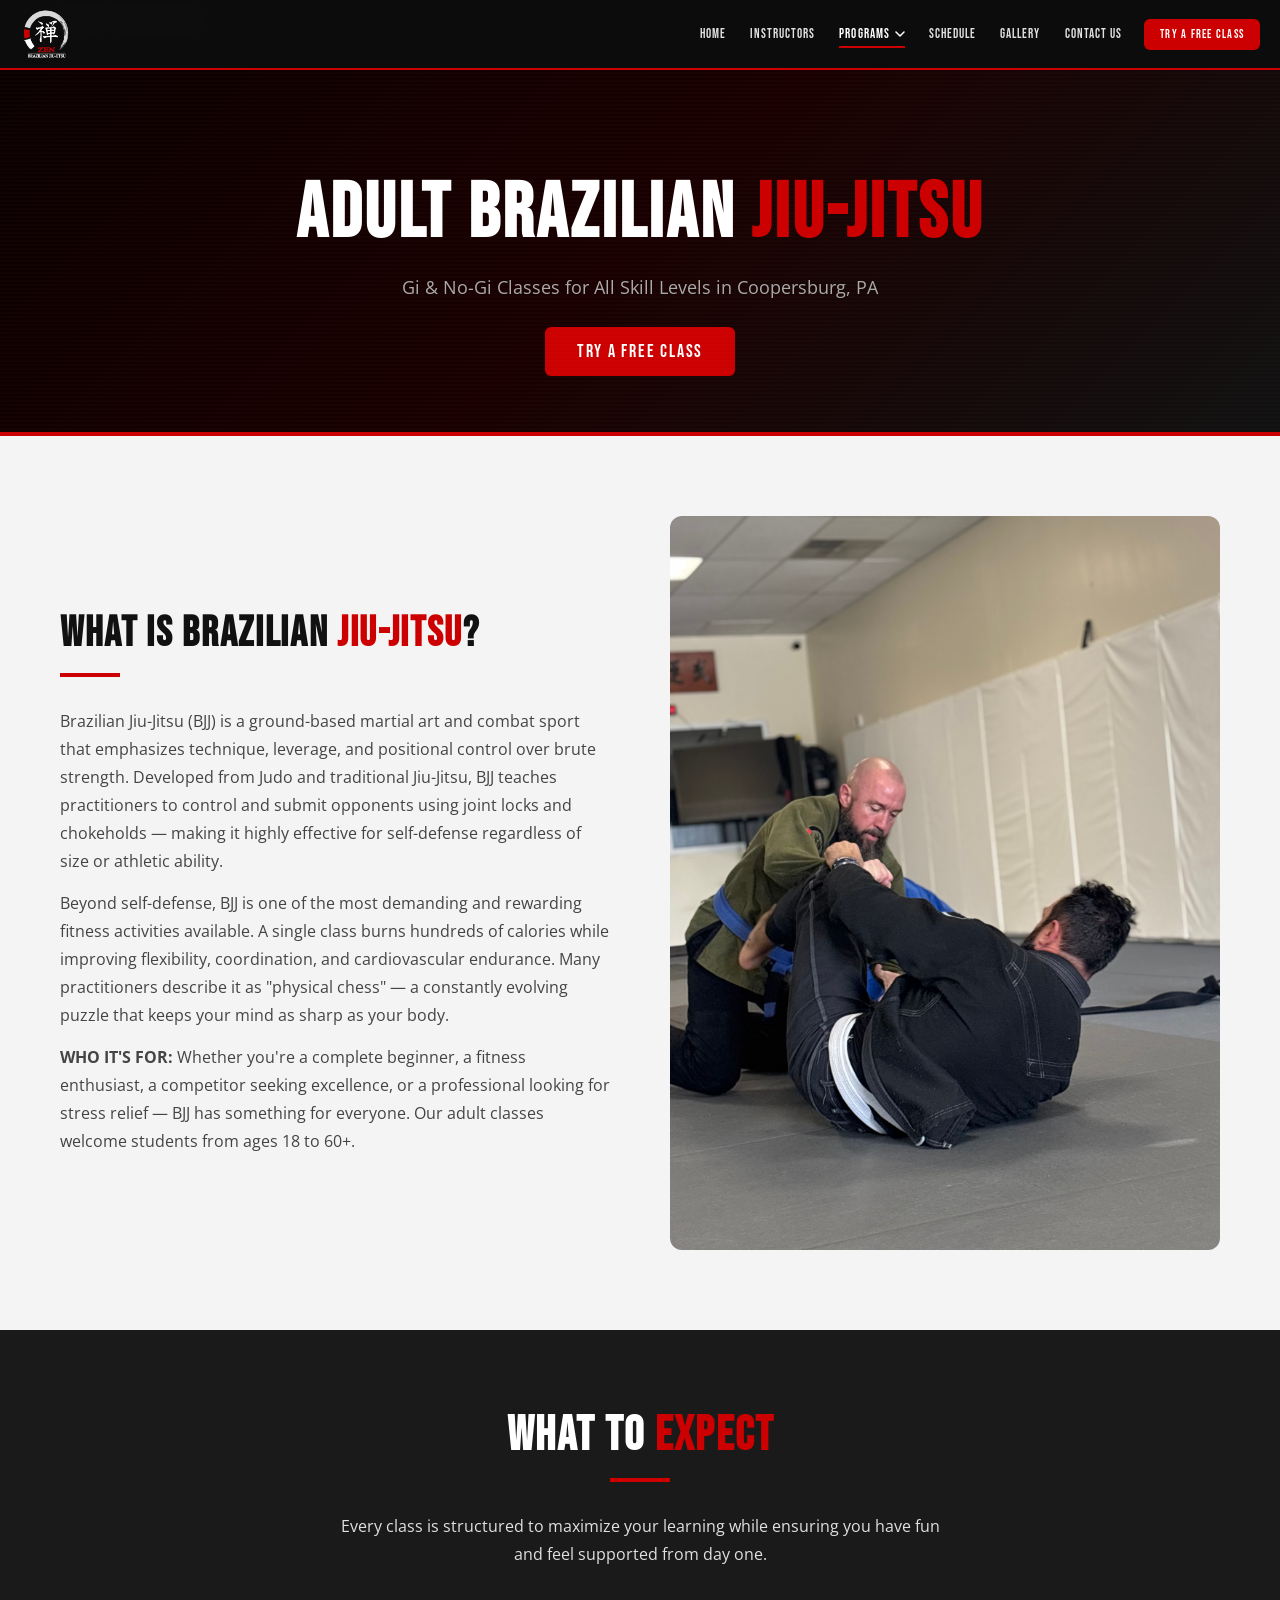
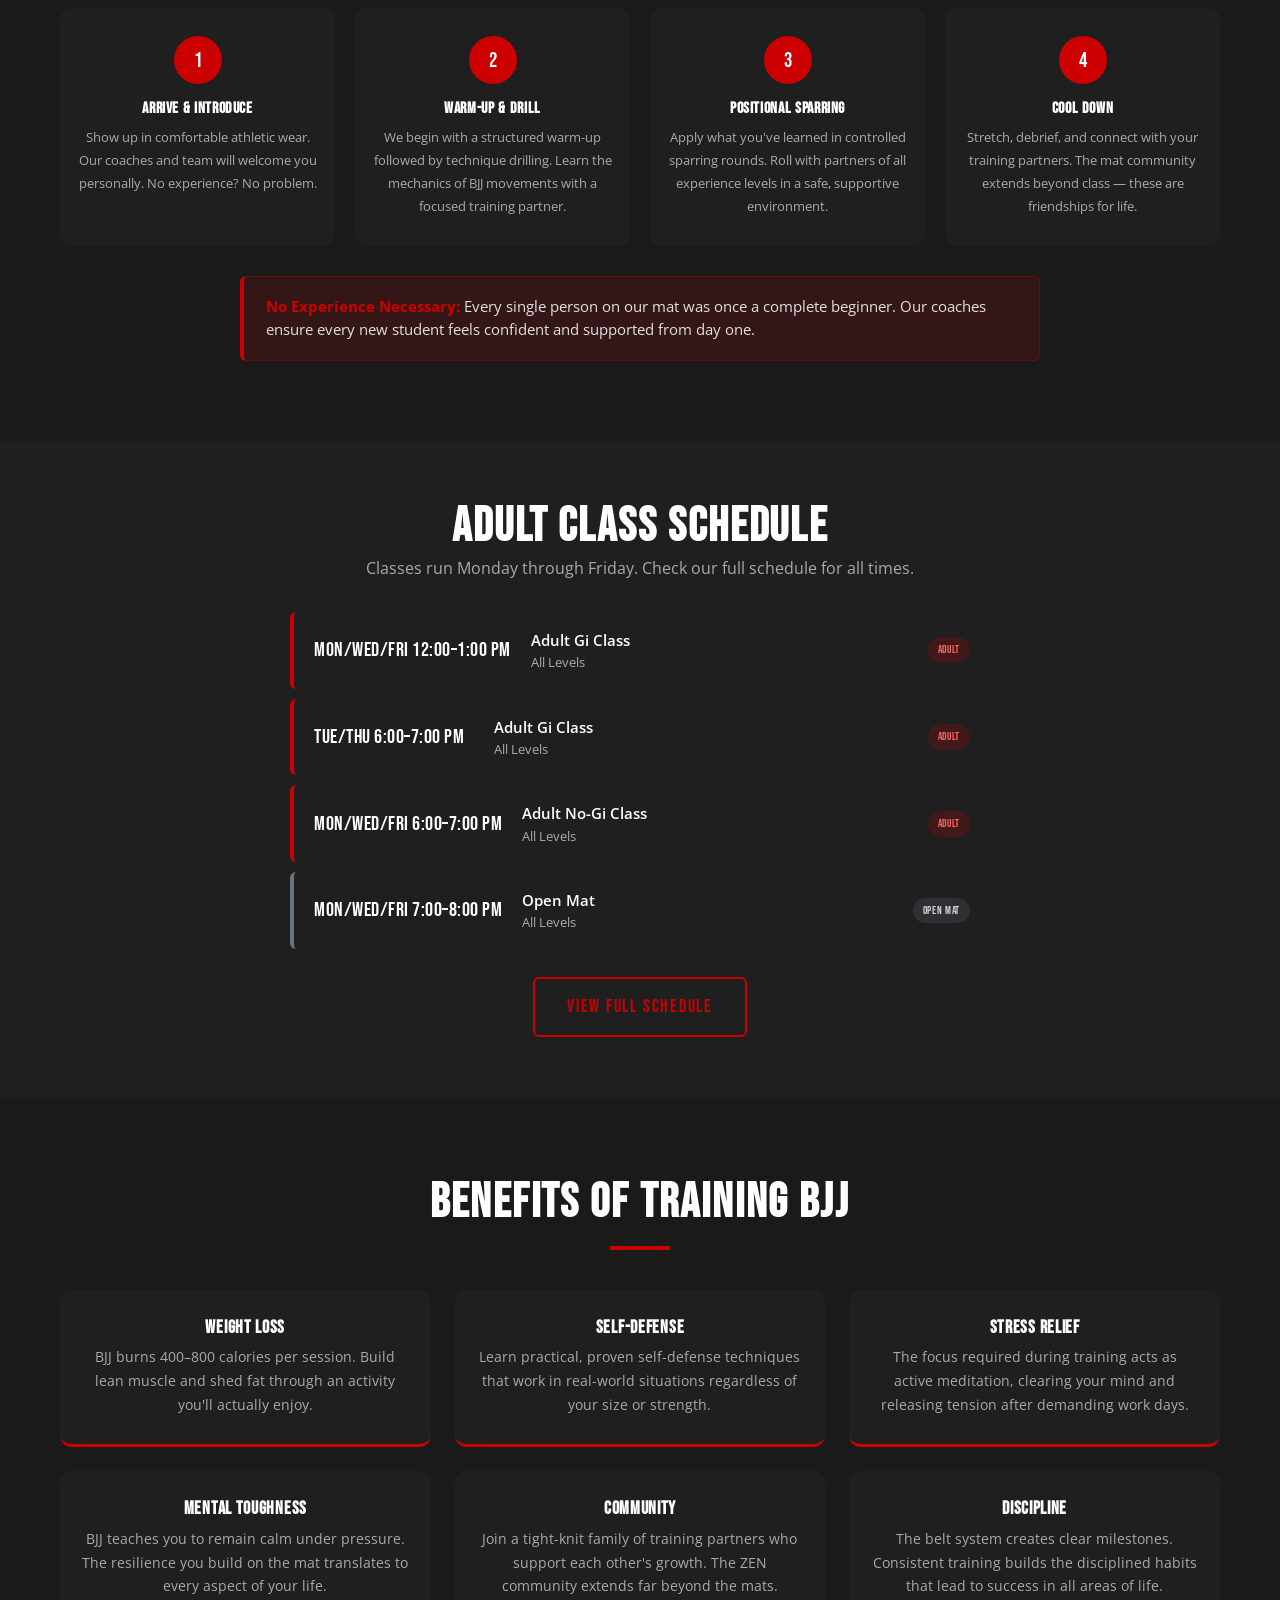
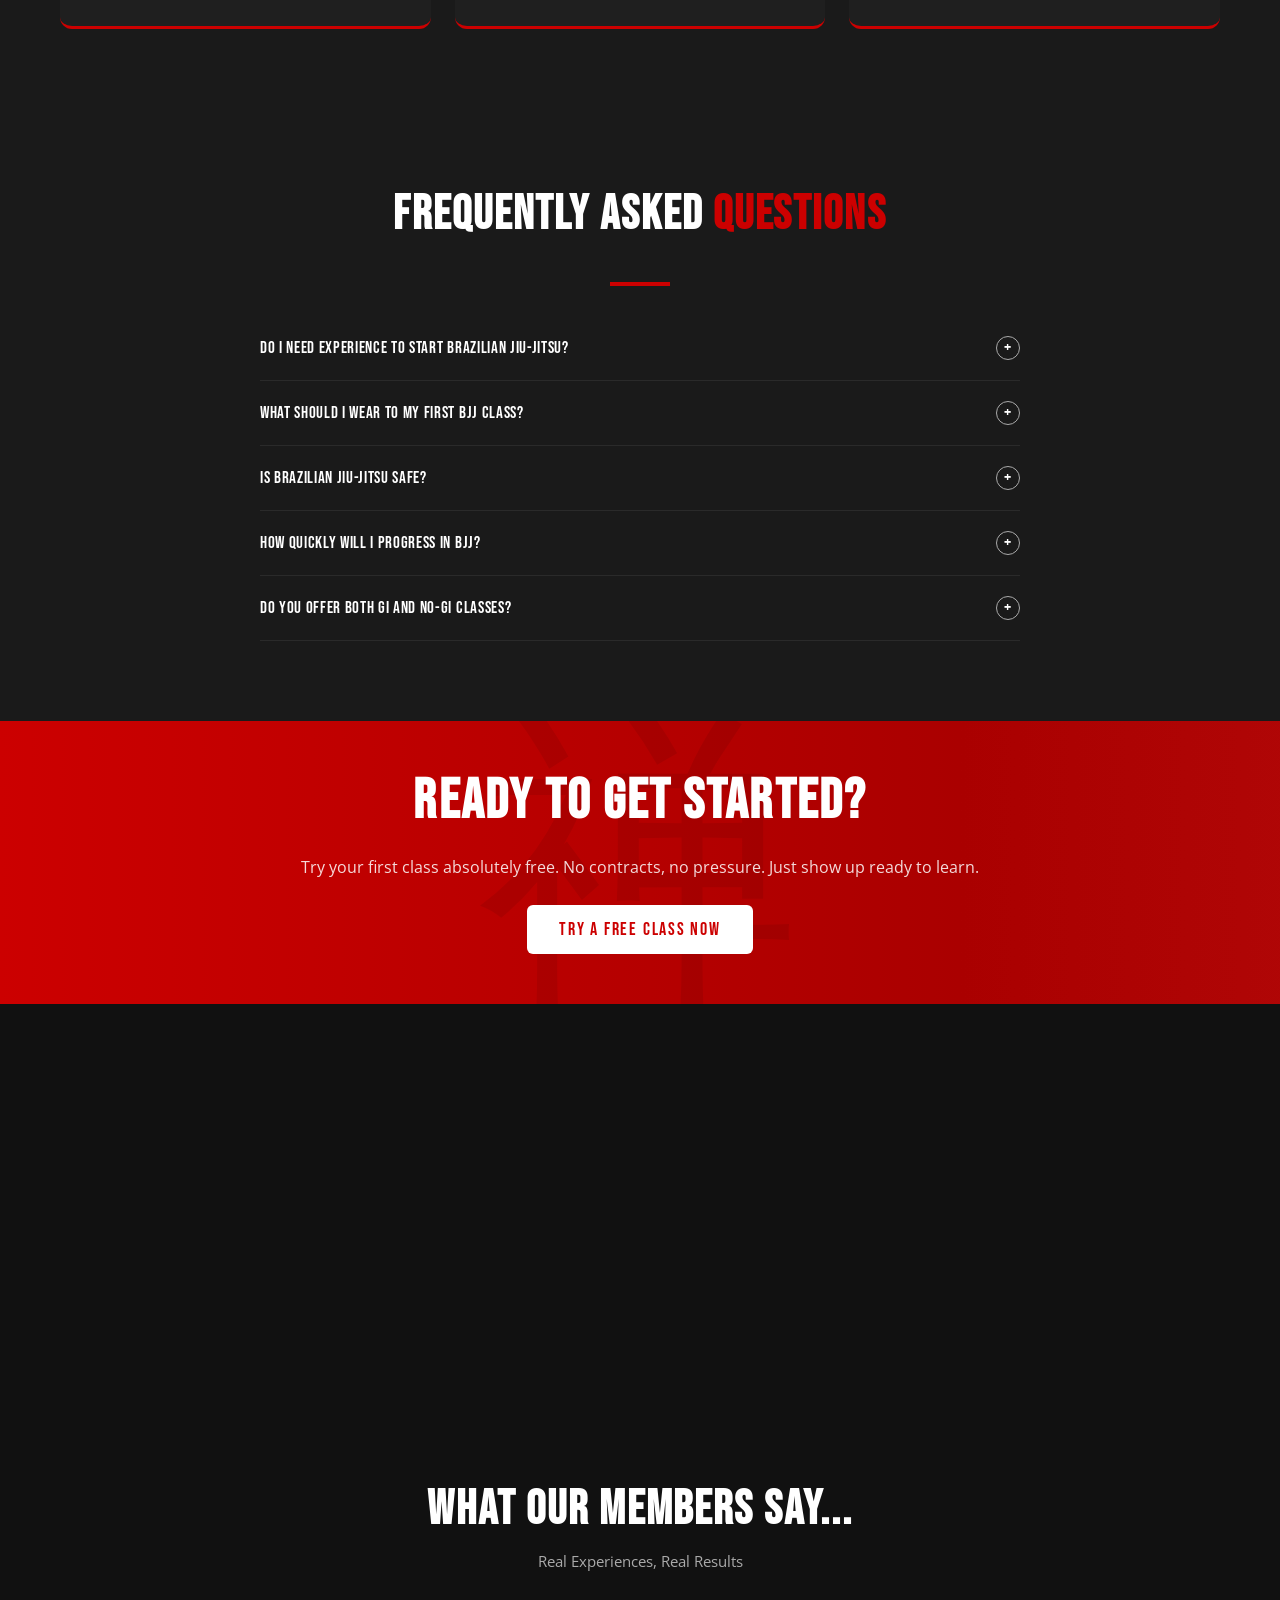
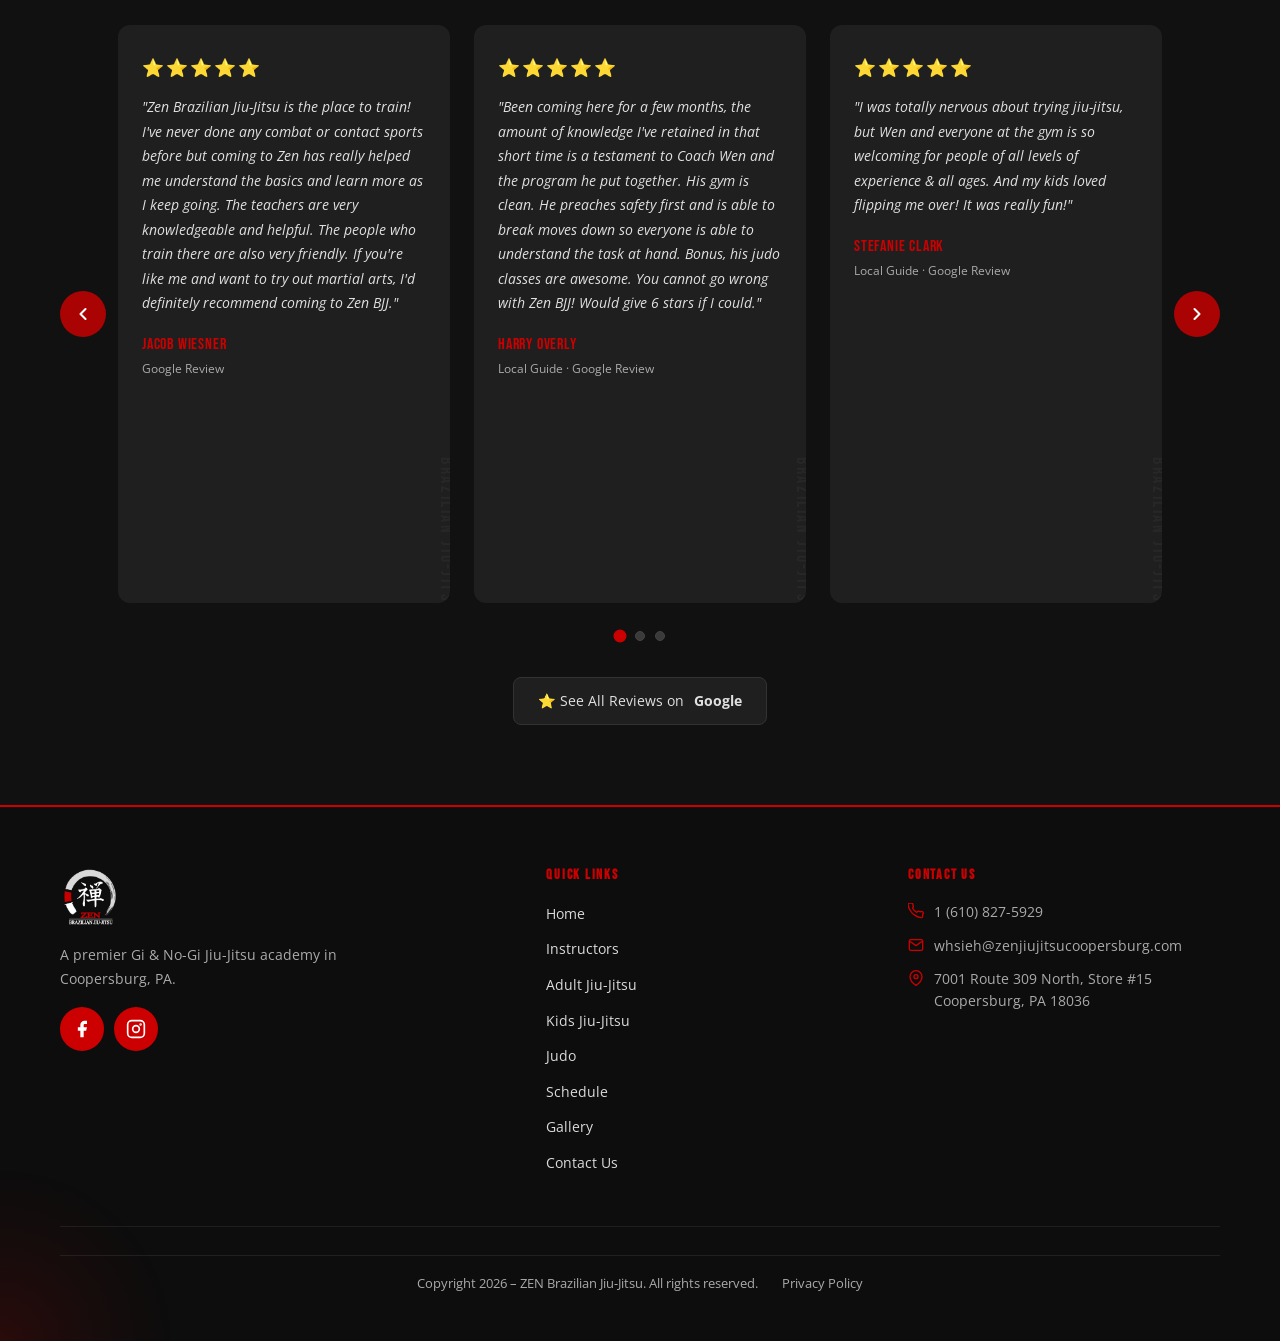
==== commit 042eb94c: "Emoji removal" ====
--- a/adult-bjj.html
+++ b/adult-bjj.html
@@ -192,12 +192,12 @@
     <h2 id="benefits-heading" class="text-center">BENEFITS OF TRAINING BJJ</h2>
     <div class="divider center"></div>
     <div class="benefits-grid">
-      <div class="benefit-card"><div class="icon">🔥</div><h3>WEIGHT LOSS</h3><p>BJJ burns 400–800 calories per session. Build lean muscle and shed fat through an activity you'll actually enjoy.</p></div>
-      <div class="benefit-card"><div class="icon">🛡️</div><h3>SELF-DEFENSE</h3><p>Learn practical, proven self-defense techniques that work in real-world situations regardless of your size or strength.</p></div>
-      <div class="benefit-card"><div class="icon">🧠</div><h3>STRESS RELIEF</h3><p>The focus required during training acts as active meditation, clearing your mind and releasing tension after demanding work days.</p></div>
-      <div class="benefit-card"><div class="icon">💪</div><h3>MENTAL TOUGHNESS</h3><p>BJJ teaches you to remain calm under pressure. The resilience you build on the mat translates to every aspect of your life.</p></div>
-      <div class="benefit-card"><div class="icon">🤝</div><h3>COMMUNITY</h3><p>Join a tight-knit family of training partners who support each other's growth. The ZEN community extends far beyond the mats.</p></div>
-      <div class="benefit-card"><div class="icon">📋</div><h3>DISCIPLINE</h3><p>The belt system creates clear milestones. Consistent training builds the disciplined habits that lead to success in all areas of life.</p></div>
+      <div class="benefit-card"><h3>WEIGHT LOSS</h3><p>BJJ burns 400–800 calories per session. Build lean muscle and shed fat through an activity you'll actually enjoy.</p></div>
+      <div class="benefit-card"><h3>SELF-DEFENSE</h3><p>Learn practical, proven self-defense techniques that work in real-world situations regardless of your size or strength.</p></div>
+      <div class="benefit-card"><h3>STRESS RELIEF</h3><p>The focus required during training acts as active meditation, clearing your mind and releasing tension after demanding work days.</p></div>
+      <div class="benefit-card"><h3>MENTAL TOUGHNESS</h3><p>BJJ teaches you to remain calm under pressure. The resilience you build on the mat translates to every aspect of your life.</p></div>
+      <div class="benefit-card"><h3>COMMUNITY</h3><p>Join a tight-knit family of training partners who support each other's growth. The ZEN community extends far beyond the mats.</p></div>
+      <div class="benefit-card"><h3>DISCIPLINE</h3><p>The belt system creates clear milestones. Consistent training builds the disciplined habits that lead to success in all areas of life.</p></div>
     </div>
   </div>
 </section>
